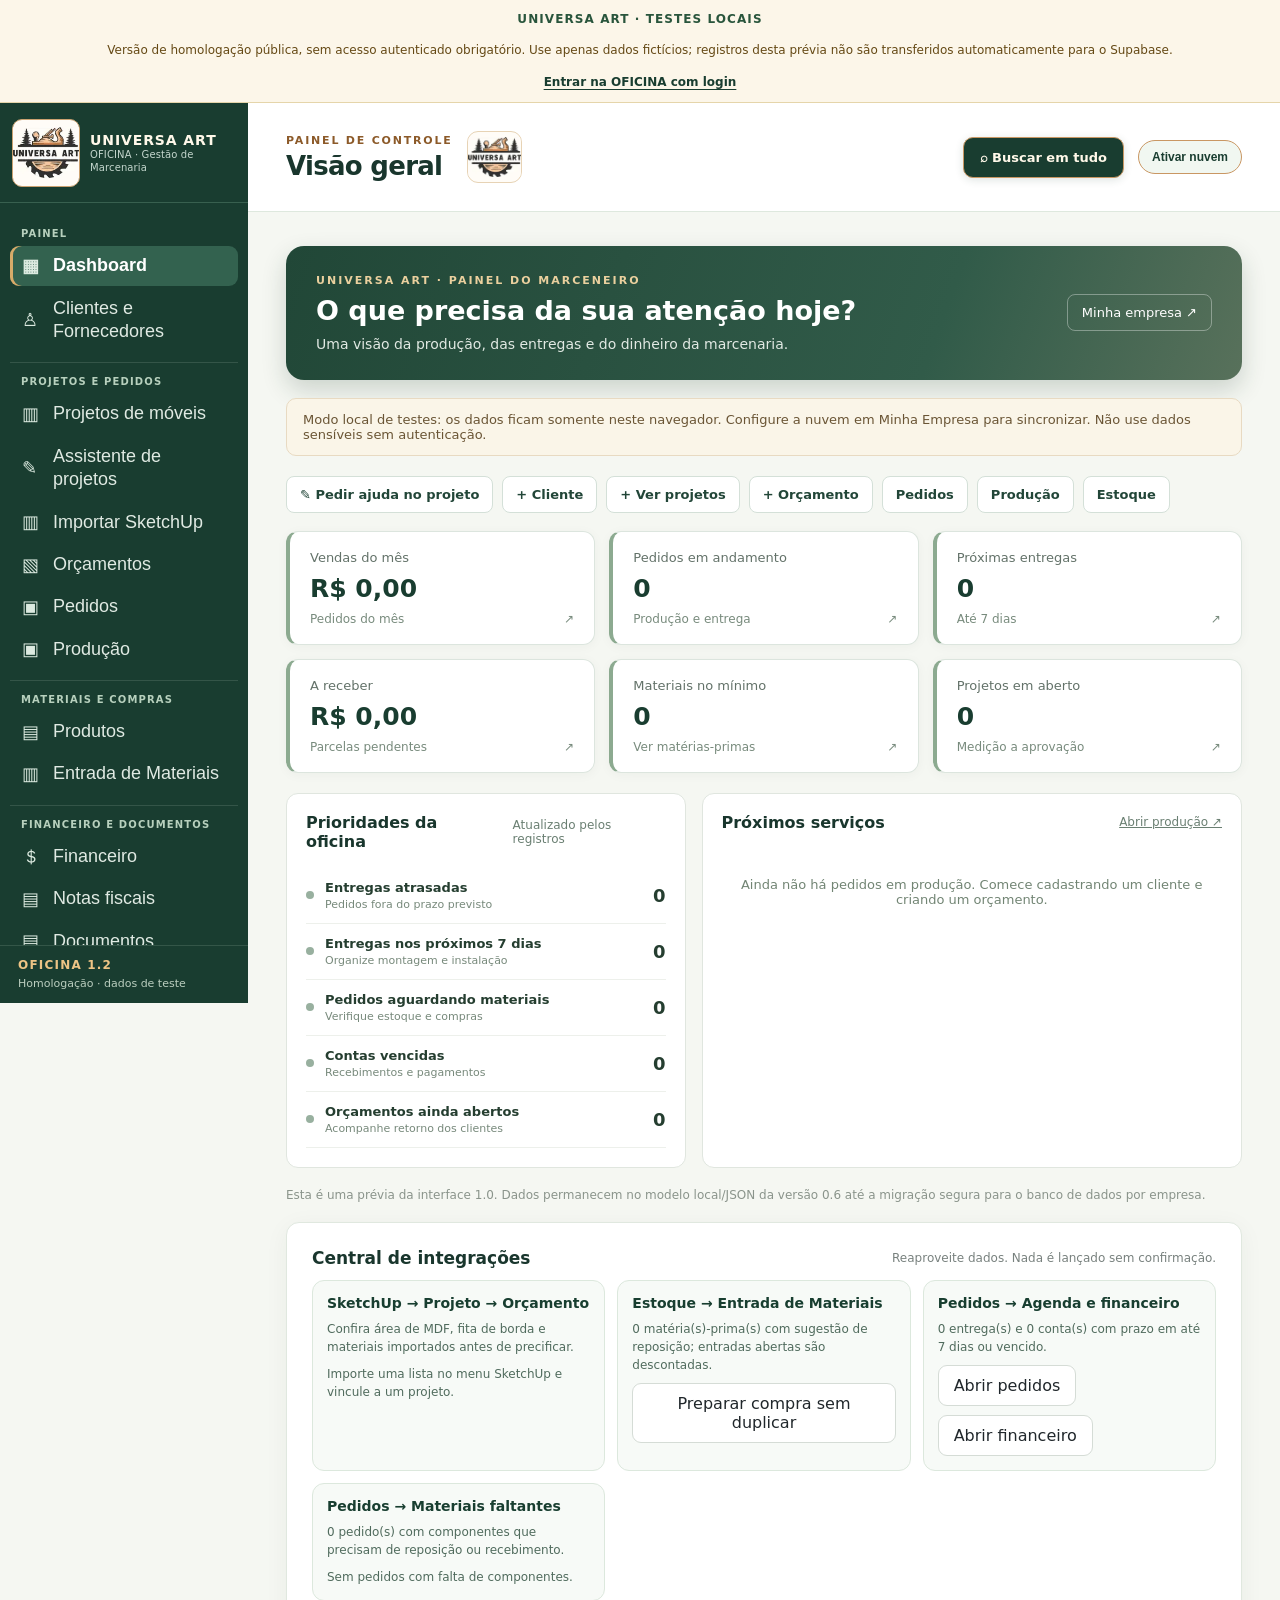
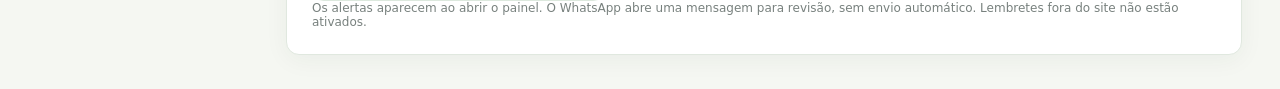
==== preview-v1/index.html @ 353bbc16 "Renovar cache do catálogo Léo no ambiente de testes" ====
<!doctype html>
<html lang="pt-BR">
<head>
 <meta charset="utf-8">
 <meta name="viewport" content="width=device-width,initial-scale=1">
 <meta name="theme-color" content="#193d30">
 <meta name="description" content="Universa Art — Oficina, gestão inteligente de marcenaria">
 <title>Universa Art | Oficina 1.2 — Gestão de Marcenaria</title>
 <link rel="stylesheet" href="style.css?v=06-20261110">
 <link rel="stylesheet" href="style-v04.css?v=06-20261110">
 <link rel="stylesheet" href="theme-v05.css?v=06-20261110">
 <link rel="stylesheet" href="cloud-v06.css?v=06-20261110">
 <link rel="stylesheet" href="universalartes-v1.css?v=assistente-integrado-20261111">
 <link rel="stylesheet" href="sketchup-v1.css?v=vincular-mdf-20261111">
 <link rel="stylesheet" href="product-compact-v1.css?v=codigos-01-9999">
 <link rel="stylesheet" href="catalogo-produtos-1-0.css?v=materiais-mdf-18-25-20261111">
 <link rel="stylesheet" href="compact-entities-v1.css?v=1">
 <link rel="stylesheet" href="unified-contacts-v1.css?v=ux-20261111-v2">
 <link rel="stylesheet" href="launch-readiness-v1.css?v=1">
 <link rel="stylesheet" href="menu-organizado-1-0.css?v=ux-menu-20261111">
 <link rel="stylesheet" href="brand-and-tools-v1.css?v=1">
 <link rel="stylesheet" href="release-v1-2.css?v=1">
 <link rel="stylesheet" href="drive-fix-1-2.css?v=2">
 <link rel="stylesheet" href="project-sketchup-bridge.css?v=orcamentos-projetos-20261111">
 <link rel="stylesheet" href="order-editor.css?v=pedidos-abertos-20261112">
 <link rel="stylesheet" href="list-sort-v1.css?v=ordenar-listas-20261112">
 <link rel="stylesheet" href="project-modal-ux.css?v=20261111-edicao-organizada">
 <link rel="stylesheet" href="integracoes-produtividade-1-0.css?v=20261111-integracoes-v2">
 <link rel="stylesheet" href="relatorio-financeiro-v1.css?v=financeiro-analitico-20261112">
 <link rel="stylesheet" href="busca-geral-v1.css?v=marca-canto-direito-20261112">
 <link rel="stylesheet" href="leo-catalogo-v1.css?v=filtros-tecnicos-20261112">
</head>
<body>
 <div role="status" class="ua-release-alert"><strong>UNIVERSA ART · TESTES LOCAIS</strong> <span>Versão de homologação pública, sem acesso autenticado obrigatório. Use apenas dados fictícios; registros desta prévia não são transferidos automaticamente para o Supabase.</span> <a href="../oficina.html" style="font-weight:800;color:#193d30;text-decoration:underline">Entrar na OFICINA com login</a></div>
 <div class="shell">
  <aside class="sidebar">
   <div class="brand"><img class="ua-brand-logo" src="assets/universa-art-logo-novo.webp" alt="Logomarca Universa Art"><div><strong>UNIVERSA ART</strong><small>OFICINA · Gestão de Marcenaria</small></div></div>
   <nav id="nav" aria-label="Navegação principal"></nav>
   <div class="sidefoot"><strong>OFICINA 1.2</strong><small>Homologação · dados de teste</small></div>
  </aside>
  <div class="main-wrap">
   <header class="top"><button class="menu-toggle" id="menuToggle" aria-label="Abrir menu">☰</button><div><div class="eyebrow">PAINEL DE CONTROLE</div><h1 id="pageTitle">Visão geral</h1></div><img class="ua-header-logo" src="assets/universa-art-logo-novo.webp" alt="Universa Art" width="56" height="54"></header>
   <main id="content"></main>
  </div>
 </div>
 <script src="upgrade.js?v=relatorio-financeiro-20261112" defer></script>
 <script src="script.js?v=aviso-backup-login-corrigido-20261112" defer></script>
 <script src="features-v05.js?v=leomadeiras-materiais-projeto-20261112" defer></script>
 <script src="public-cloud-config.js?v=single-user-1" defer></script>
 <script src="cloud-preview.js?v=ux-20261111-v2" defer></script>
 <script src="universalartes-v1.js?v=leomadeiras-assistente-20261112" defer></script>
 <script src="sketchup-v1.js?v=avisos-csv-20261111" defer></script>
 <script src="sketchup-excel-v1.js?v=materiais-20261111" defer></script>
 <script src="compact-entities-v1.js?v=1" defer></script>
 <script src="unified-contacts-v1.js?v=ux-20261111-v2" defer></script>
 <script src="cep-autofill-v1.js?v=cep-auto-20261111" defer></script>
 <script src="launch-readiness-v1.js?v=backup-semanal-recente-20261112" defer></script>
 <script src="brand-actions-v1.js?v=1" defer></script>
 <script src="backup-oficina-v1.js?v=supabase-semanal-4-20261111" defer></script>
 <script src="release-v1-2.js?v=1" defer></script>
 <script src="project-sketchup-bridge.js?v=orcamentos-projetos-20261111" defer></script>
 <script src="integracoes-produtividade-1-0.js?v=20261111-integracoes-v3" defer></script>
 <script src="catalogo-produtos-1-0.js?v=leomadeiras-cadastro-20261112" defer></script>
 <script src="documentos-padrao-1-0.js?v=orcamentos-sem-assinatura-20261112" defer></script>
 <script src="contrato-universa-art-design-1-0.js?v=contrato-oficial-15-clausulas-20261111" defer></script>
 <script src="menu-organizado-1-0.js?v=cadastros-real-topo-20261111" defer></script>
 <script src="relatorio-financeiro-v1.js?v=financeiro-analitico-20261112" defer></script>
 <script src="busca-geral-v1.js?v=marca-canto-direito-20261112" defer></script>
 <script src="leo-catalogo-v1.js?v=links-individuais-desempenho-20261112" defer></script>
<script>window.addEventListener('DOMContentLoaded',()=>render(location.hash.slice(1)||'dashboard'));</script>
</body>
</html>
---- preview-v1/style.css ----
:root{font-family:Inter,system-ui,-apple-system,Segoe UI,sans-serif;color:#20272b;background:#f5f6f4}*{box-sizing:border-box}body{margin:0}.shell{display:flex;min-height:100vh}.sidebar{width:248px;background:#20272b;color:#e5e9e6;display:flex;flex-direction:column;position:sticky;top:0;height:100vh;flex-shrink:0}.brand{display:flex;align-items:center;gap:12px;padding:28px 22px;border-bottom:1px solid #384145}.brand-icon{display:grid;place-items:center;width:39px;height:39px;background:#e3a436;border-radius:10px;color:#20272b;font-size:27px}.brand strong{display:block;letter-spacing:2px;font-size:18px}.brand small{font-size:11px;color:#adb8b7}.sidebar nav{padding:24px 12px;display:grid;gap:5px}.nav-btn{border:0;background:transparent;color:#b9c3c2;text-align:left;padding:13px 15px;border-radius:9px;font-size:14px;cursor:pointer}.nav-btn:hover,.nav-btn.active{background:#354046;color:white}.nav-btn.active{border-left:3px solid #e3a436}.nav-btn span{display:inline-block;width:29px;font-size:18px}.sidefoot{margin-top:auto;padding:20px 24px;color:#83908f;font-size:12px}.main-wrap{min-width:0;flex:1}.top{display:flex;align-items:center;gap:18px;justify-content:space-between;padding:28px 38px;background:white;border-bottom:1px solid #e8ebe8}.top h1{font-size:26px;margin:4px 0 0;letter-spacing:-.7px}.eyebrow{font-size:11px;font-weight:800;color:#ac7a20;letter-spacing:1.8px}.avatar{background:#e9d6ac;border-radius:50%;width:42px;height:42px;display:grid;place-items:center;font-weight:800;color:#71521e}main{padding:34px 38px;max-width:1450px}.intro{display:flex;justify-content:space-between;align-items:center;gap:16px;margin-bottom:24px}.intro h2{font-size:22px;margin:0 0 5px}.muted{color:#78817e;font-size:14px;margin:0}.tag{border-radius:20px;background:#f9eed7;color:#90661d;padding:8px 12px;font-size:12px;font-weight:700}.cards{display:grid;grid-template-columns:repeat(4,minmax(0,1fr));gap:16px}.card,.panel{background:#fff;border:1px solid #e7ebe7;border-radius:13px;box-shadow:0 3px 16px #182c2410}.card{padding:22px}.card .label{color:#697572;font-size:13px}.card .value{font-size:27px;font-weight:800;margin-top:16px;letter-spacing:-.7px}.card .note{font-size:12px;color:#9aa39f;margin-top:9px}.grid{display:grid;grid-template-columns:1.3fr 1fr;gap:18px;margin-top:20px}.panel{padding:25px}.panel h3{margin:0 0 8px;font-size:17px}.placeholder{min-height:200px;display:flex;align-items:center;justify-content:center;flex-direction:column;color:#97a09c;gap:10px;text-align:center}.placeholder .big{font-size:34px;color:#d2d9d4}.empty{padding:20px;background:#fafbf9;border:1px dashed #d9dfd9;border-radius:10px;margin-top:18px;color:#6d7973}.menu-toggle{display:none;border:0;background:transparent;font-size:24px;cursor:pointer}.notice{padding:12px 15px;background:#fff7e6;color:#795a20;border:1px solid #f1dfb7;border-radius:9px;margin-top:18px;font-size:13px}.actions{display:flex;gap:9px;flex-wrap:wrap}.btn{border:1px solid #d5dcd6;border-radius:9px;background:white;color:#20272b;padding:10px 15px;font:inherit;cursor:pointer}.btn.primary{background:#20272b;color:white;border-color:#20272b}.btn.danger{color:#9a352b}.toolbar{display:flex;justify-content:space-between;gap:12px;flex-wrap:wrap;margin-bottom:16px}.search{border:1px solid #d5dcd6;border-radius:9px;padding:11px 13px;min-width:230px;max-width:100%;font:inherit}.table-wrap{overflow:auto}table{width:100%;border-collapse:collapse}th,td{text-align:left;padding:13px 9px;border-bottom:1px solid #e9ece8;font-size:14px}th{color:#697572;font-size:12px}td .btn{padding:6px 9px;font-size:12px}.form-grid{display:grid;grid-template-columns:1fr 1fr;gap:13px}.form-grid label{font-size:13px;font-weight:600}.form-grid input,.form-grid select,.form-grid textarea{display:block;width:100%;margin-top:5px;padding:11px;border:1px solid #cdd6d0;border-radius:8px;font:inherit}.full{grid-column:1/-1}dialog{border:0;border-radius:14px;width:min(650px,94vw);padding:24px;box-shadow:0 20px 70px #0004}dialog::backdrop{background:#1119}dialog h2{margin-top:0}.dialog-actions{display:flex;justify-content:flex-end;gap:9px;margin-top:20px}.status{font-size:13px;color:#697572;margin-top:12px}@media(max-width:1050px){.cards{grid-template-columns:repeat(2,minmax(0,1fr))}}@media(max-width:760px){.sidebar{position:fixed;z-index:10;transform:translateX(-100%);transition:transform .2s}.sidebar.open{transform:translateX(0)}.menu-toggle{display:block}.top{padding:20px}.top h1{font-size:21px}main{padding:20px}.cards{grid-template-columns:1fr 1fr;gap:10px}.card{padding:16px}.card .value{font-size:21px}.grid{grid-template-columns:1fr}.intro{align-items:flex-start;flex-direction:column}.form-grid{grid-template-columns:1fr}}@media(max-width:390px){.cards{grid-template-columns:1fr}}
/* Oficina 0.3 */
button:focus-visible,input:focus-visible,textarea:focus-visible,select:focus-visible{outline:3px solid #f2bc55;outline-offset:2px}
button:disabled{opacity:.48;cursor:not-allowed}
.toolbar .btn{white-space:nowrap}.toolbar .actions{align-items:center}
.panel+.panel{margin-top:18px}.panel-head{display:flex;align-items:center;justify-content:space-between;gap:12px;flex-wrap:wrap;margin-bottom:16px}
.panel-head h3{margin:0}.gap-top{margin-top:18px}.muted.small,.small{font-size:12px}.mono{font-variant-numeric:tabular-nums}
.pill{display:inline-block;padding:5px 9px;border-radius:16px;background:#eef1ed;color:#52635c;font-weight:700;font-size:11px;white-space:nowrap}
.pill.success{background:#e4f5ea;color:#267249}.pill.warn{background:#fff0cf;color:#956019}.pill.danger{background:#fce7e5;color:#9f302d}
.btn.accent{background:#e3a436;border-color:#e3a436;color:#20272b;font-weight:700}.btn.small{padding:6px 9px;font-size:12px}.btn:active{transform:translateY(1px)}
.form-note{padding:12px;border:1px solid #eee0bd;background:#fff9e9;color:#775a28;border-radius:9px;font-size:13px;line-height:1.5}
.form-grid label{display:block}.form-grid input,.form-grid textarea,.form-grid select{background:#fff;color:#20272b}
.inline-note{font-size:12px;color:#7f8984;margin:10px 0}.item-row,.bom-row{display:grid;grid-template-columns:minmax(130px,1.5fr) minmax(120px,1.5fr) 85px 110px auto;align-items:end;gap:9px;padding:10px 0;border-bottom:1px solid #edf0ee}
.bom-row{grid-template-columns:minmax(180px,1fr) 105px auto}.item-row label,.bom-row label{font-size:12px;min-width:0}
.item-row input,.item-row select,.bom-row input,.bom-row select{width:100%;padding:9px;border:1px solid #cbd5ce;border-radius:8px;font:inherit}
.item-row .btn,.bom-row .btn{padding:9px;margin-bottom:0}
.kpi-mini{display:flex;gap:12px;flex-wrap:wrap;margin:12px 0;color:#6c7671;font-size:13px}
.kpi-mini strong{color:#20272b}.table-wrap{width:100%}td{vertical-align:middle}.form-section{margin:20px 0 8px;font-size:15px;font-weight:800;color:#303a37}
.empty.compact{margin-top:8px}.print-view{display:none}
.btn.danger:hover{background:#fff1ef}.alert-bar{padding:13px 16px;background:#fff8e7;border:1px solid #f1dcb0;border-radius:10px;color:#78571f;font-size:13px;margin-bottom:20px}
.settings-grid{display:grid;grid-template-columns:1fr 1fr;gap:18px}.summary-list{display:grid;gap:12px}.summary-row{display:flex;justify-content:space-between;gap:14px;border-bottom:1px solid #eef0ed;padding-bottom:9px;font-size:14px}.summary-row strong{text-align:right}
.row-actions{display:flex;flex-wrap:wrap;gap:6px}.table-wrap td:nth-last-child(1){min-width:145px}
dialog{max-height:92vh;overflow:auto}dialog.large{width:min(980px,96vw)}dialog.medium{width:min(740px,95vw)}
.footer-note{margin-top:24px;font-size:12px;color:#7c8782}
@media(max-width:900px){.item-row{grid-template-columns:1fr 1fr}.item-row .btn{align-self:end}.settings-grid{grid-template-columns:1fr}}
@media(max-width:760px){.item-row,.bom-row{grid-template-columns:1fr 1fr}.toolbar{flex-direction:column;align-items:stretch}.toolbar .actions{justify-content:flex-start}.search{width:100%;max-width:unset}dialog{padding:18px}.top{position:sticky;top:0;z-index:8}.panel{padding:18px}}
@media print{.sidebar,.top,.toolbar,.no-print{display:none!important}.main-wrap{width:100%}main{padding:0!important}.panel{box-shadow:none;border:0}.print-view{display:block}}
---- preview-v1/style-v04.css ----
/* OFICINA 0.4 — fornecedores, compras, produção e relatórios */
.quick-actions{display:flex;flex-wrap:wrap;gap:9px;margin:0 0 19px}
.quick-actions .btn{font-size:13px;padding:9px 13px}
.cards.cards-three{grid-template-columns:repeat(3,minmax(0,1fr))}
.cards.cards-six{grid-template-columns:repeat(3,minmax(0,1fr))}
.cards-six .card .value{font-size:23px}
.chart-legend{display:flex;gap:18px;font-size:12px;color:#59645e;margin:15px 0}
.chart-legend span{display:flex;align-items:center;gap:7px}
.dot{width:10px;height:10px;border-radius:3px;display:inline-block}
.dot.received,.bar.received{background:#e3a436}
.dot.paid,.bar.paid{background:#49786b}
.chart-bars{height:210px;display:grid;grid-template-columns:repeat(6,minmax(0,1fr));align-items:end;gap:16px;padding:8px 8px 0}
.chart-col{height:100%;display:flex;flex-direction:column;justify-content:flex-end;align-items:center;gap:9px;min-width:0;font-size:12px;color:#697572}
.chart-pair{width:100%;height:170px;display:flex;align-items:flex-end;gap:4px;justify-content:center;border-bottom:1px solid #e7ebe7}
.bar{width:31%;max-width:26px;min-height:0;border-radius:5px 5px 0 0;transition:height .2s}
.danger-text{color:#b63a2e}
.purchase-row{display:grid;grid-template-columns:minmax(170px,2fr) 120px 145px auto;gap:10px;align-items:end;padding:10px 0;border-bottom:1px solid #e9ece8}
.purchase-row label{font-size:12px;font-weight:600}
.purchase-row select,.purchase-row input{display:block;width:100%;margin-top:5px;padding:10px;border:1px solid #cdd6d0;border-radius:8px;font:inherit}
.purchase-total{display:flex;justify-content:flex-end;align-items:center;gap:12px;font-size:15px;padding:18px 0}
.purchase-total strong{font-size:22px}
.period-filter{display:flex;gap:14px;flex-wrap:wrap}
.period-filter label{display:flex;align-items:center;gap:8px;font-size:12px;color:#66716c}
.period-filter input{padding:10px;border:1px solid #cdd6d0;border-radius:9px;font:inherit}
@media(max-width:1050px){.cards.cards-six{grid-template-columns:repeat(2,minmax(0,1fr))}}
@media(max-width:760px){.cards.cards-three{grid-template-columns:1fr 1fr}.purchase-row{grid-template-columns:1fr 1fr}.purchase-row label:first-child{grid-column:1/-1}.purchase-row .btn{justify-self:start}.chart-bars{gap:6px}.period-filter{width:100%}}
@media(max-width:430px){.cards.cards-six,.cards.cards-three{grid-template-columns:1fr}.quick-actions .btn{flex:1}.chart-pair{gap:2px}.chart-bars{padding:0;gap:3px}}
---- preview-v1/theme-v05.css ----
/* OFICINA v0.5 — paleta verde, branco e madeira. Compatível com o CSS anterior. */
:root {color:#18332a;background:#f5f7f2}
body{color:#19362d;background:#f5f7f2}
.sidebar{background:#193d30;color:#f3f7f2}
.brand{border-bottom-color:#38604f}
.brand-icon{background:#c79761;color:#183a2e}
.brand small{color:#c5d7ce}
.nav-btn{color:#d3e2d9}
.nav-btn:hover,.nav-btn.active{background:#315847;color:#fff}
.nav-btn.active{border-left-color:#cb995b}
.sidefoot{color:#a5bdaf}
.top{border-bottom-color:#dee8de}
.top .eyebrow{color:#8c5a29}
.top .avatar{background:#e5d1b1;color:#674524}
.card,.panel{border-color:#e0e8df;box-shadow:0 5px 24px #1736260d}
.btn.primary{background:#1e5944;border-color:#1e5944;color:#fff}
.btn.primary:hover{background:#154634}
.btn.accent{background:#d6a46b;border-color:#d6a46b;color:#233c31}
.tag{background:#f4e7d1;color:#83592b}
.dot.received,.bar.received{background:#257754}
.dot.paid,.bar.paid{background:#c89962}
button:focus-visible,input:focus-visible,textarea:focus-visible,select:focus-visible{outline-color:#53a881}
.notice,.alert-bar{background:#faf5e8;border-color:#e8dac2;color:#6a5535}
.v5-project-grid{display:grid;grid-template-columns:repeat(auto-fill,minmax(260px,1fr));gap:16px}
.v5-project-card{border:1px solid #dfe7df;background:#fff;border-radius:14px;overflow:hidden;display:flex;flex-direction:column;min-width:0;box-shadow:0 4px 15px #12391b0a}
.v5-project-photo,.v5-project-placeholder{width:100%;height:150px;object-fit:cover;background:#eef4ee}
.v5-project-placeholder{display:grid;place-items:center;color:#b1bdb4;font-size:46px}
.v5-project-details{padding:17px;display:grid;gap:10px}
.v5-between{display:flex;justify-content:space-between;gap:10px;align-items:center}
.v5-between strong{min-width:0;overflow-wrap:anywhere}
.v5-measures{font-size:14px;font-weight:750;color:#2a5945}
.v5-kanban{display:grid;grid-template-columns:repeat(7,minmax(190px,1fr));gap:12px;overflow:auto;padding-bottom:12px}
.v5-kanban-column{background:#eff3ed;border:1px solid #dfe8df;border-radius:12px;padding:12px;min-height:260px}
.v5-kanban-column h3{font-size:13px;color:#2a5440;margin:0 0 14px;display:flex;justify-content:space-between}
.v5-kanban-item{background:#fff;border:1px solid #e2e9e1;border-radius:8px;padding:12px;margin-bottom:10px;overflow-wrap:anywhere;display:grid;gap:8px}
.v5-checklist{display:grid;gap:8px}
.v5-check{display:flex;gap:12px;align-items:center;padding:12px;background:#f6faf5;border:1px solid #e4ece4;border-radius:9px;cursor:pointer}
.v5-check input{width:18px;height:18px;accent-color:#267754}
.v5-split{display:grid;grid-template-columns:repeat(2,minmax(0,1fr));gap:18px}
.v5-label{display:block;font-weight:600;margin-top:18px;font-size:14px}
.v5-label input{width:100%;margin-top:7px;display:block;padding:12px;border:1px solid #cbdacd;border-radius:8px;font:inherit}
.v5-convert-output{display:block;margin-top:22px;font-size:28px;font-weight:800;color:#1e5944;overflow-wrap:anywhere}
.v5-summary{display:flex;gap:25px;flex-wrap:wrap;font-size:14px;color:#51675a}
.v5-summary strong{color:#1e5944}
@media(max-width:820px){.v5-split{grid-template-columns:1fr}.v5-project-grid{grid-template-columns:repeat(auto-fill,minmax(230px,1fr))}}
---- preview-v1/cloud-v06.css ----
/* OFICINA v0.6: configuração opcional do Supabase */
.cloud-pill{border:1px solid #bdd4c9;background:#e9f5ed;color:#194f37;border-radius:20px;font-size:12px;font-weight:700;padding:9px 13px;cursor:pointer;margin-left:auto}
.cloud-pill.cloud-warn{background:#fff0cf;color:#82510e;border-color:#f4cd80}
.cloud-panel h3{font-size:20px;margin:0 0 8px}.cloud-panel h4{margin:0 0 12px;font-size:15px}
.cloud-panel .cloud-state{background:#e7f4eb;border:1px solid #c5dfcb;border-radius:10px;padding:12px;margin:16px 0}
.cloud-panel .cloud-two{display:grid;grid-template-columns:1fr 1fr;gap:20px}.cloud-panel .cloud-two>div{border:1px solid #d9e4dd;border-radius:10px;padding:16px;min-width:0}
.cloud-panel input{width:100%;max-width:100%;padding:11px;margin-top:5px;border:1px solid #b9c8bf;border-radius:8px;background:white;color:#20272b;font:inherit}
.cloud-panel label{display:block;font-size:13px;margin:0 0 14px;font-weight:600}
.cloud-panel .cloud-actions{border-top:1px solid #dce6df;margin-top:20px;padding-top:20px}.cloud-panel .actions{display:flex;flex-wrap:wrap;gap:8px}
.cloud-panel .cloud-help{color:#586d60;font-size:12px;line-height:1.5;margin-top:12px}
@media(max-width:850px){.cloud-panel .cloud-two{grid-template-columns:1fr}.cloud-pill{font-size:10px;padding:7px}.top{gap:7px}}
/* Menus maiores precisam rolar sem esconder Minha Empresa. */
.sidebar nav{flex:1;min-height:0;overflow-y:auto;overflow-x:hidden;align-content:start;scrollbar-width:thin}
.sidebar .sidefoot{margin-top:0;flex-shrink:0}
---- preview-v1/universalartes-v1.css ----
/* UNIVERSALARTES 1.0 — identidade e painel prévio, sem alterar os módulos existentes */
:root {--ua-forest:#214737;--ua-wood:#b68d56;--ua-cream:#f6f3ed;}
.brand strong{font-size:16px;letter-spacing:1.15px;}
.brand small{letter-spacing:.12px;}
.ua-welcome{border-radius:18px;padding:28px 30px;background:linear-gradient(110deg,#214737 0%,#315b49 68%,#58715b 100%);color:#fff;display:flex;gap:20px;justify-content:space-between;align-items:center;margin-bottom:18px;box-shadow:0 10px 25px #183a2930}
.ua-eyebrow{font-size:11px;letter-spacing:2px;font-weight:800;color:#ead09e}
.ua-welcome h2{font-size:27px;line-height:1.2;margin:8px 0 8px}
.ua-welcome p{margin:0;color:#e1e9e3;font-size:14px}
.ua-help-link{color:#fff;white-space:nowrap;text-decoration:none;border:1px solid #ffffff59;padding:10px 14px;border-radius:8px;font-size:13px}
.ua-shortcuts{display:flex;flex-wrap:wrap;gap:9px;margin:18px 0}
.ua-shortcuts a{display:inline-flex;text-decoration:none;border:1px solid #d4e0d8;color:#224638;background:white;border-radius:8px;padding:10px 13px;font-size:13px;font-weight:700}
.ua-shortcuts a:hover{background:#e7f0e8}
.ua-metrics{display:grid;grid-template-columns:repeat(3,minmax(0,1fr));gap:14px;margin:15px 0 20px}
.ua-card{padding:18px 20px;border:1px solid #dce5de;border-left:4px solid #8caa90;border-radius:12px;text-decoration:none;color:#1c342a;background:#fff;min-width:0;box-shadow:0 2px 12px #12361e0a}
.ua-card.ua-attention{border-left-color:#d5a14d}
.ua-card-title{font-size:13px;color:#637269}
.ua-card-value{font-size:25px;font-weight:800;margin:9px 0;color:#193d30;overflow-wrap:anywhere}
.ua-card-detail{display:flex;justify-content:space-between;gap:7px;font-size:12px;color:#788b7d}
.ua-columns{display:grid;grid-template-columns:minmax(290px,.85fr) minmax(0,1.15fr);gap:16px}
.ua-section{border-radius:12px;background:white;border:1px solid #e0e6df;padding:19px}
.ua-section-head{display:flex;align-items:center;justify-content:space-between;gap:12px;margin-bottom:17px}
.ua-section-head h3{margin:0;font-size:16px}
.ua-section-head span,.ua-section-head a{font-size:12px;color:#6a7f72}
.ua-priority{display:flex;align-items:center;gap:11px;text-decoration:none;border-bottom:1px solid #edf0eb;padding:12px 0;color:#253e30}
.ua-priority-dot{width:8px;height:8px;border-radius:50%;background:#98b09f;flex-shrink:0}
.ua-priority.danger .ua-priority-dot{background:#cd6657}
.ua-priority.attention .ua-priority-dot{background:#d5a14d}
.ua-priority span:nth-child(2){display:flex;flex-direction:column;gap:3px;flex:1}
.ua-priority strong{font-size:13px}
.ua-priority small{color:#77897b;font-size:11px}
.ua-priority b{font-size:18px}
.ua-table-wrap{overflow:auto}
.ua-table{width:100%;border-collapse:collapse;font-size:12px}
.ua-table th{text-align:left;color:#6a7c70;white-space:nowrap;font-size:11px}
.ua-table th,.ua-table td{padding:11px 9px;border-bottom:1px solid #ecf0ec}
.ua-table td strong{display:block}
.ua-table td small{display:block;color:#879588;margin-top:3px}
.ua-no-data{padding:28px 12px;text-align:center;color:#728574;font-size:13px}
.ua-footnote{color:#8a948b;font-size:12px;margin:20px 0}
@media(max-width:1050px){.ua-metrics{grid-template-columns:repeat(2,minmax(0,1fr))}.ua-columns{grid-template-columns:1fr}}
@media(max-width:580px){.ua-welcome{padding:20px;display:block}.ua-welcome h2{font-size:21px}.ua-help-link{display:inline-block;margin-top:15px}.ua-metrics{gap:9px}.ua-card{padding:13px 12px}.ua-card-value{font-size:19px}.ua-metrics{grid-template-columns:repeat(2,minmax(0,1fr))}}


/* Formulário do assistente da marcenaria */
.ua-assistant-grid{display:grid;grid-template-columns:minmax(0,1fr) minmax(0,1fr);gap:18px;align-items:start}
.ua-assistant-grid h3{margin:0 0 8px}
.ua-form{display:flex;flex-direction:column;gap:13px;margin-top:20px}
.ua-form label{display:flex;flex-direction:column;gap:5px;font-size:13px;color:#3a5344;font-weight:650}
.ua-form input,.ua-form select,.ua-form textarea,.ua-generated{width:100%;border:1px solid #cbd9ce;border-radius:8px;padding:11px 12px;font-family:inherit;font-weight:400;color:#213c2f;background:#fff;font-size:14px;outline-offset:2px;box-sizing:border-box}
.ua-form-3{display:grid;grid-template-columns:repeat(3,minmax(0,1fr));gap:10px}
.ua-generated{min-height:320px;resize:vertical;line-height:1.5;margin-top:16px;background:#f9fbf8}
.ua-assistant-grid .btn{cursor:pointer}
.ua-assistant-grid .btn:disabled{opacity:.55;cursor:not-allowed}
.ua-assistant-grid .actions{display:flex;flex-wrap:wrap;gap:8px}
#uaAssistantStatus{min-height:32px;margin:12px 0}
@media(max-width:950px){.ua-assistant-grid{grid-template-columns:1fr}}
@media(max-width:480px){.ua-form-3{grid-template-columns:1fr}}


/* SketchUp -> pré-orçamento (protótipo local da Universalartes) */
.ua-sketch-input{display:grid;grid-template-columns:repeat(3,minmax(0,1fr));gap:12px;margin:16px 0}
.ua-sketch-input label{display:flex;flex-direction:column;font-weight:650;font-size:13px;gap:6px;color:#365340}
.ua-sketch-input input,.ua-sketch-input select{border:1px solid #cbd9ce;border-radius:8px;background:white;color:#214435;padding:10px 12px;font:inherit;min-width:0;width:100%}
.ua-sketch-result{margin:18px 0;min-height:45px;font-size:13px}
.ua-sketch-metrics{display:grid;grid-template-columns:repeat(4,minmax(0,1fr));gap:9px;margin-bottom:16px}
.ua-sketch-metrics>div{background:#f2f7f2;border-radius:9px;padding:12px}
.ua-sketch-metrics small{display:block;font-size:11px;color:#637a69;margin-bottom:8px}
.ua-sketch-metrics strong{font-size:17px;color:#214737}
.ua-sketch-cost{display:flex;flex-wrap:wrap;align-items:center;gap:14px;justify-content:space-between;margin:20px 0;padding:13px;border-top:1px solid #dbe6dc}
.ua-sketch-cost strong{font-size:18px;color:#214737}
@media(max-width:750px){.ua-sketch-input{grid-template-columns:1fr}.ua-sketch-metrics{grid-template-columns:repeat(2,minmax(0,1fr))}}

/* OFICINA 1.0 — assistente integrado: medidas e atalhos de projeto. */
.ua-quick-metric{border:1px solid #d5e5d7;background:#f5faf4;border-radius:10px;padding:12px;margin:4px 0}
.ua-quick-metric legend{font-size:12px;font-weight:700;color:#315b42;padding:0 6px}
.ua-quick-metric .btn{margin-top:8px;min-height:38px}
.ua-quick-metric output{display:inline-block;font-size:12px;font-weight:650;margin-left:7px;color:#345944}
.ua-assistant-actions{display:flex;gap:9px;flex-wrap:wrap;margin-top:5px}
.ua-assistant-actions .btn{flex:1;min-width:170px;min-height:44px}
.ua-assistant-links{display:flex;flex-wrap:wrap;gap:7px;margin:12px 0}
.ua-assistant-links a{display:inline-flex;align-items:center;padding:9px 10px;border:1px solid #d9e5d9;background:#f7faf6;color:#23553b;border-radius:8px;text-decoration:none;font-size:12px;font-weight:650}
.ua-assistant-links a:hover{background:#e8f3e7}
.ua-cep-status{display:block;margin-top:5px;font-size:11px;color:#287248;line-height:1.35}
.ua-cep-status.ua-cep-error{color:#9d4b2e}
@media(max-width:550px){.ua-quick-metric .ua-form-3{grid-template-columns:1fr}.ua-assistant-actions .btn{width:100%}.ua-quick-metric output{display:block;margin:8px 0 0}}
---- preview-v1/sketchup-v1.css ----
/* UNIVERSALARTES 1.0 — estimador de materiais do SketchUp / OpenCutList */
.ua-skp-upload{display:flex;flex-direction:column;gap:9px;margin:18px 0;font-weight:750;color:#234936;font-size:14px}
.ua-skp-upload input{display:block;max-width:100%;font-size:13px;padding:12px;border:1px dashed #91aa97;border-radius:10px;background:#f8faf8}
.ua-skp-file{padding:8px 12px;background:#edf6ed;border-radius:7px;color:#235438;margin:12px 0}
.ua-mapping{display:grid;grid-template-columns:repeat(2,minmax(0,1fr));gap:12px;margin:18px 0}
.ua-mapping label,.ua-skp-settings label,.ua-skp-general-label{display:flex;flex-direction:column;gap:6px;font-size:13px;color:#354f40;font-weight:650}
.ua-mapping select,.ua-skp-settings input,.ua-skp-general-label input{width:100%;background:white;color:#234;min-height:40px;border:1px solid #cddbd1;border-radius:7px;padding:8px;font:inherit;box-sizing:border-box}
.ua-skp-general-label{max-width:300px;margin:18px 0}
.ua-skp-material{padding:17px;margin:13px 0;border:1px solid #dce7dd;border-left:4px solid #789c80;background:#fbfdfa;border-radius:10px}
.ua-skp-material h4{margin:0 0 6px;color:#204631}
.ua-skp-material h4 span{font-weight:500;color:#778979}
.ua-skp-settings{display:grid;grid-template-columns:repeat(3,minmax(0,1fr));gap:12px;margin:15px 0}
.ua-skp-extras{border-top:1px solid #e2eae3;padding-top:22px;margin-top:23px}
.ua-skp-note,.ua-skp-footnote{font-size:12px;color:#627668;line-height:1.55}
.ua-skp-totals{display:grid;grid-template-columns:repeat(4,minmax(0,1fr));gap:10px;margin:20px 0 15px}
.ua-skp-totals div{border:1px solid #d8e8dc;background:#f2f8f2;padding:13px;border-radius:9px;display:flex;flex-direction:column;gap:8px}
.ua-skp-totals span{font-size:12px;color:#597363}
.ua-skp-totals strong{color:#1c4a35;font-size:17px;overflow-wrap:anywhere}
.ua-skp-warnings{border:1px solid #e3c9a0;background:#fff7e8;color:#805a18;border-radius:9px;margin:12px 0;padding:12px;font-size:13px}
.ua-skp-warnings p{margin:4px 0}
.ua-skp-alert{color:#a0442c}
.ua-skp-material .muted{line-height:1.6}
@media(max-width:1000px){.ua-skp-totals{grid-template-columns:repeat(2,minmax(0,1fr))}}
@media(max-width:690px){.ua-mapping,.ua-skp-settings{grid-template-columns:1fr}.ua-skp-totals{grid-template-columns:repeat(2,minmax(0,1fr))}.ua-skp-upload input{width:100%}}

/* Integração da lista de peças com a matéria-prima cadastrada na OFICINA */
.ua-skp-material-link{padding:13px 14px;background:#f0f6f0;border:1px solid #cfdfd1;border-radius:9px;margin:11px 0}
.ua-skp-material-link>strong{display:block;color:#25523b;font-size:13px;margin-bottom:5px}
.ua-skp-material-link p{margin:5px 0 10px}
.ua-skp-material-link-fields{display:grid;grid-template-columns:1fr 1fr;gap:12px}
.ua-skp-material-link-fields label{display:flex;flex-direction:column;gap:6px;font-size:12px;font-weight:700;color:#385645}
.ua-skp-material-link-fields input,.ua-skp-material-link-fields select{width:100%;min-width:0;min-height:41px;padding:8px 10px;border:1px solid #c2d5c8;border-radius:8px;background:#fff;color:#1d4230;font:inherit}
.ua-skp-material-link .actions{display:flex;gap:9px;flex-wrap:wrap;margin-top:10px}
.ua-skp-material-link .actions .btn{min-height:39px}
@media(max-width:690px){.ua-skp-material-link-fields{grid-template-columns:1fr}.ua-skp-material-link{padding:11px}}
---- preview-v1/product-compact-v1.css ----
/* UNIVERSALARTES v1 — formulário compacto de produtos (referência visual aprovada) */
dialog.ua-product-dialog{
 width:min(850px,calc(100vw - 28px));max-height:min(92dvh,860px);
 border:0;border-radius:15px;padding:0;overflow:auto;position:fixed;
 background:#f9faf7;box-shadow:0 24px 80px rgba(20,37,29,.33);
}
dialog.ua-product-dialog form{margin:0;display:block;}
dialog.ua-product-dialog h2{
 margin:0;padding:24px 56px 20px 26px;background:#fff;
 border-bottom:1px solid #edf0ea;color:#203a2d;
 font-size:21px;font-weight:750;line-height:1.3;position:sticky;top:0;z-index:2;
}
dialog.ua-product-dialog .ua-product-eyebrow{
 display:block;font-size:10px;letter-spacing:1.6px;
 font-weight:800;color:#83978a;margin-bottom:8px;
}
dialog.ua-product-dialog .ua-product-close{
 position:absolute;top:16px;right:18px;z-index:5;
 background:transparent;border:0;color:#294737;font-size:28px;
 width:36px;height:36px;cursor:pointer;border-radius:9px;
}
dialog.ua-product-dialog .ua-product-grid{
 display:grid;grid-template-columns:repeat(2,minmax(0,1fr));
 gap:14px 19px;padding:23px 26px 24px;
}
dialog.ua-product-dialog .ua-product-grid label{
 display:flex;flex-direction:column;gap:6px;min-width:0;
 font-size:12px;font-weight:650;color:#617465;
}
dialog.ua-product-dialog .ua-product-grid input,
dialog.ua-product-dialog .ua-product-grid select,
dialog.ua-product-dialog .ua-product-grid textarea{
 display:block;width:100%;margin:0;padding:10px 12px;min-height:42px;
 border:1px solid #d6dfd5;border-radius:8px;background:#fff;
 font:inherit;font-size:14px;color:#243b31;box-sizing:border-box;
}
dialog.ua-product-dialog .ua-product-grid textarea{resize:vertical;min-height:74px;}
dialog.ua-product-dialog .ua-product-grid .ua-product-wide{grid-column:1/-1;}
dialog.ua-product-dialog [hidden]{display:none!important;}
dialog.ua-product-dialog .ua-product-finished{padding:0 26px 24px;}
dialog.ua-product-dialog .ua-product-finished h3{margin:0 0 4px;font-size:16px;}
dialog.ua-product-dialog .ua-product-finished .muted{margin-bottom:13px;}
dialog.ua-product-dialog .bom-row.ua-product-component{
 display:grid;grid-template-columns:minmax(0,2fr) minmax(110px,1fr) auto;
 align-items:end;gap:10px;padding:10px 0;border-bottom:1px solid #e2eae2;
}
dialog.ua-product-dialog .bom-row.ua-product-component label{min-width:0;font-size:12px;color:#617465}
dialog.ua-product-dialog .bom-row.ua-product-component input,
dialog.ua-product-dialog .bom-row.ua-product-component select{min-height:39px;width:100%;font:inherit;padding:8px;border:1px solid #d6dfd5;border-radius:8px;}
dialog.ua-product-dialog .dialog-actions{
 display:flex;position:sticky;bottom:0;z-index:2;background:#fff;
 border-top:1px solid #dce5db;justify-content:flex-end;
 margin:0;padding:15px 25px;gap:10px;box-shadow:0 -6px 15px #1c3b2910;
}
dialog.ua-product-dialog .dialog-actions .btn{padding:10px 18px;font-weight:650;}
dialog.ua-product-dialog .dialog-actions .btn.primary{background:#28553c;border-color:#28553c;}
dialog.ua-product-dialog input:focus-visible,
dialog.ua-product-dialog select:focus-visible,
dialog.ua-product-dialog textarea:focus-visible{outline:2px solid #77a888;outline-offset:1px;}
@media(max-width:650px){
 dialog.ua-product-dialog{width:calc(100vw - 16px);max-height:95dvh;}
 dialog.ua-product-dialog .ua-product-grid{grid-template-columns:minmax(0,1fr);gap:12px;padding:18px 18px 22px;}
 dialog.ua-product-dialog h2{padding:20px 49px 17px 18px;font-size:19px;}
 dialog.ua-product-dialog .ua-product-finished{padding:0 18px 18px;}
 dialog.ua-product-dialog .dialog-actions{padding:13px 16px;}
 dialog.ua-product-dialog .bom-row.ua-product-component{grid-template-columns:1fr 1fr;}
 dialog.ua-product-dialog .bom-row.ua-product-component button{grid-column:1/-1;}
}
/* Cadastro exclusivo de matéria-prima: código sequencial protegido e tela compacta. */
.ua-code-helper{font-size:12px;color:#526e5b;margin:9px 0 14px;line-height:1.5}
.ua-code-helper strong{color:#234e37;background:#eef5ee;padding:4px 10px;border-radius:7px;letter-spacing:.05em;font-variant-numeric:tabular-nums}
.ua-legacy-hint{margin:14px 0 0;padding:9px 13px;color:#7b6033;background:#fff6e7;border:1px solid #eedbbd;border-radius:9px;font-size:12px}
dialog.ua-product-dialog .ua-product-grid{gap:12px 16px;padding:18px 25px}
dialog.ua-product-dialog .ua-product-grid input[readonly]{background:#eef5ee;border-color:#bed5c2;color:#28553c;font-weight:800;letter-spacing:1px;cursor:not-allowed}
dialog.ua-product-dialog .ua-product-grid label:first-child{max-width:250px}
dialog.ua-product-dialog .ua-product-grid textarea{min-height:65px}
dialog.ua-product-dialog .ua-product-close:focus-visible{outline:2px solid #47765a}
@media(max-width:650px){dialog.ua-product-dialog .ua-product-grid{padding:14px 17px;gap:10px}dialog.ua-product-dialog .ua-product-grid label:first-child{max-width:none}}

/* Oficina 1.2: atalhos de estoque legíveis e acessíveis no celular. */
.ua-materials-toolbar .actions{display:flex;flex-wrap:wrap;align-items:center;gap:8px}
.ua-materials-toolbar .actions .btn{min-height:40px;white-space:normal}
.ua-code-tip{font-size:12px;color:#586e61;line-height:1.5;margin:0 0 12px}
.ua-code-tip strong{font-weight:700;color:#28553c}
@media(max-width:650px){
 .ua-materials-toolbar{align-items:stretch}
 .ua-materials-toolbar .search{width:100%;min-width:0}
 .ua-materials-toolbar .actions{display:grid;grid-template-columns:repeat(2,minmax(0,1fr));width:100%}
 .ua-materials-toolbar .actions .btn{min-height:44px;padding:10px 8px;line-height:1.25}
 .ua-materials-toolbar .actions .btn.primary{grid-column:1/-1}
 .ua-code-tip{margin-top:8px}
}
---- preview-v1/catalogo-produtos-1-0.css ----
/* OFICINA 1.0 — seletor de tipo, composição e filtros em Produtos. */
.ua-product-filter{display:inline-flex;align-items:center;gap:9px;font-size:12px;font-weight:700;color:#3c5947;margin:4px 0 6px}
.ua-product-filter select{min-width:170px;padding:9px 12px;border:1px solid #d4e0d4;background:#fff;border-radius:8px;color:#243b31;font-size:13px}
dialog.ua-product-dialog .ua-product-grid #uaProductTypeHelp{margin:0;color:#456950;background:#f0f7ef;border:1px solid #dfebdb;border-radius:9px;padding:9px 12px;line-height:1.5}
dialog.ua-product-dialog .ua-product-finished{background:#fcfdfb;border-top:1px solid #e4eae5;padding-top:17px}
dialog.ua-product-dialog .ua-product-finished #uaBomCost{padding:10px 0 0;color:#28543c}
dialog.ua-product-dialog .ua-product-component select,dialog.ua-product-dialog .ua-product-component input{background:#fff}
dialog.ua-product-dialog .ua-product-component button{min-height:39px}
@media(max-width:600px){.ua-product-filter{display:flex}.ua-product-filter select{flex:1;min-width:0}dialog.ua-product-dialog .ua-product-grid #uaProductTypeHelp{grid-column:1}}

/* Entrada de Materiais: tipo fixo e saldo inicial controlado no recebimento. */
dialog.ua-product-dialog [aria-label="Tipo de produto: matéria-prima"]{background:#f0f7ef;border-color:#bcd8c5;color:#20553d;font-weight:700;cursor:default}
dialog.ua-product-dialog .ua-stock-from-purchase{padding:12px 14px;background:#f8fbf8;border:1px dashed #aecdb6;border-radius:10px}
dialog.ua-product-dialog .ua-stock-from-purchase strong{color:#23563f}
dialog.ua-product-dialog .ua-stock-from-purchase p{margin:5px 0 0;line-height:1.5}
dialog.ua-product-dialog #uaMaterialPreset{background:#fff;border:1px solid #cbded2;border-radius:9px}
---- preview-v1/compact-entities-v1.css ----
/* UNIVERSALARTES 1.0 — Clientes e Fornecedores com o mesmo padrão visual de Produtos. */
dialog.ua-entity-dialog{
  width:min(850px,calc(100vw - 28px));max-height:92dvh;
  padding:0;border:0;border-radius:15px;overflow:auto;position:fixed;
  background:#f9faf7;box-shadow:0 24px 80px rgba(20,37,29,.33);
}
dialog.ua-entity-dialog form{margin:0;display:block;}
dialog.ua-entity-dialog h2{
  position:sticky;top:0;z-index:2;
  margin:0;padding:24px 56px 20px 26px;
  background:#fff;border-bottom:1px solid #edf0ea;
  font-size:21px;font-weight:750;line-height:1.3;color:#203a2d;
}
dialog.ua-entity-dialog .ua-entity-eyebrow{
  display:block;font-size:10px;letter-spacing:1.6px;
  font-weight:800;color:#83978a;margin-bottom:8px;
}
dialog.ua-entity-dialog .ua-entity-close{
  position:absolute;top:16px;right:18px;z-index:5;
  display:grid;place-items:center;background:transparent;
  border:0;border-radius:9px;color:#294737;font-size:28px;
  width:36px;height:36px;cursor:pointer;
}
dialog.ua-entity-dialog .ua-entity-grid{
  display:grid;grid-template-columns:repeat(2,minmax(0,1fr));
  gap:13px 18px;padding:20px 26px 24px;
}
dialog.ua-entity-dialog .ua-entity-grid label{
  display:flex;flex-direction:column;min-width:0;gap:6px;
  font-size:12px;font-weight:650;color:#617465;
}
dialog.ua-entity-dialog .ua-entity-grid input:not([type="checkbox"]),
dialog.ua-entity-dialog .ua-entity-grid select,
dialog.ua-entity-dialog .ua-entity-grid textarea{
  display:block;width:100%;margin:0;min-height:42px;padding:10px 12px;
  border:1px solid #d6dfd5;border-radius:8px;
  background:#fff;font:inherit;font-size:14px;color:#243b31;
  box-sizing:border-box;
}
dialog.ua-entity-dialog .ua-entity-grid textarea{resize:vertical;min-height:78px;}
dialog.ua-entity-dialog .ua-entity-wide{grid-column:1/-1;}
dialog.ua-entity-dialog .ua-entity-grid .ua-entity-section{
  margin:8px 0 -2px;border-bottom:1px solid #e0e8e0;
  padding-bottom:8px;color:#234937;font-size:12px;
  font-weight:800;text-transform:uppercase;letter-spacing:1px;
}
dialog.ua-entity-dialog .ua-entity-grid label.ua-favorite{
  display:flex;flex-direction:row;align-items:center;gap:10px;
  font-size:13px;color:#2c523b;font-weight:650;
}
dialog.ua-entity-dialog .ua-entity-grid .ua-favorite input{width:17px;height:17px;accent-color:#28553c;}
dialog.ua-entity-dialog .dialog-actions{
  display:flex;position:sticky;bottom:0;z-index:2;
  margin:0;gap:10px;padding:15px 25px;justify-content:flex-end;
  background:#fff;border-top:1px solid #dce5db;
  box-shadow:0 -6px 15px #1c3b2910;
}
dialog.ua-entity-dialog .dialog-actions .btn{padding:10px 18px;font-weight:650;}
dialog.ua-entity-dialog .dialog-actions .btn.primary{background:#28553c;border-color:#28553c;}
dialog.ua-entity-dialog input:focus-visible,
dialog.ua-entity-dialog select:focus-visible,
dialog.ua-entity-dialog textarea:focus-visible{outline:2px solid #77a888;outline-offset:1px;}
@media(max-width:650px){
 dialog.ua-entity-dialog{width:calc(100vw - 16px);max-height:95dvh;}
 dialog.ua-entity-dialog h2{padding:20px 50px 17px 18px;font-size:19px;}
 dialog.ua-entity-dialog .ua-entity-grid{
  grid-template-columns:minmax(0,1fr);gap:11px;padding:18px 18px 22px;
 }
 dialog.ua-entity-dialog .dialog-actions{padding:13px 16px;}
}
---- preview-v1/unified-contacts-v1.css ----
/* Universalartes 1.0 — um cadastro único de contatos com filtros. */
.ua-directory .ua-directory-head{
  display:flex;align-items:center;justify-content:space-between;
  gap:16px;margin:0 0 16px;flex-wrap:wrap;
}
.ua-directory h3{margin:0 0 4px;font-size:18px;color:#244334}
.ua-directory-bar{
  display:flex;align-items:center;justify-content:space-between;
  gap:14px;flex-wrap:wrap;margin-bottom:17px;
}
.ua-directory-tabs{
  display:flex;gap:5px;padding:4px;border-radius:11px;
  background:#eaf0e9;max-width:100%;overflow-x:auto;
}
.ua-directory-tabs .ua-tab{
  display:inline-flex;align-items:center;gap:8px;
  background:transparent;color:#3b5848;border:0;
  border-radius:8px;padding:10px 12px;font-size:13px;
  font-weight:700;white-space:nowrap;cursor:pointer;
}
.ua-directory-tabs .ua-tab.active{
  background:#fff;box-shadow:0 1px 7px #21412c16;color:#183a2b;
}
.ua-directory-tabs .ua-tab span{
  background:#d9e4d9;border-radius:20px;
  padding:2px 7px;font-size:11px;
}
.ua-directory-tabs .ua-tab.active span{background:#f5e7c9;color:#885d18}
.ua-directory-search .search{min-width:220px;margin:0}
.ua-person-role{
  display:inline-block;font-size:11px;font-weight:750;
  border-radius:18px;padding:6px 9px;
  background:#ecf4ec;color:#21533a;white-space:nowrap;
}
.ua-person-fornecedor{background:#fff2db;color:#89621a}
.ua-person-ambos{background:#e8eaf6;color:#4a5082}
.ua-directory-note{font-size:12px;color:#7c8d80;margin:15px 0 0}
dialog.ua-unified-dialog .ua-role-picker{
  padding:20px 26px 12px;display:flex;align-items:end;
  gap:18px;background:#eef4ec;border-bottom:1px solid #dfeadf;
}
dialog.ua-unified-dialog .ua-role-picker label{
  font-weight:750;font-size:12px;color:#365b41;min-width:240px;
  display:flex;flex-direction:column;gap:6px;
}
dialog.ua-unified-dialog .ua-role-picker select{
  min-height:42px;background:#fff;border:1px solid #c7d9ca;
  border-radius:8px;font:inherit;font-size:14px;
  padding:9px 12px;width:100%;color:#244334;
}
dialog.ua-unified-dialog .ua-role-picker p{margin:0 0 9px;flex:1}
dialog.ua-unified-dialog .ua-entity-grid{padding-top:16px}
dialog.ua-unified-dialog [hidden]{display:none!important}
@media(max-width:760px){
  .ua-directory-bar{flex-direction:column;align-items:stretch}
  .ua-directory-search .search{width:100%;min-width:0}
  .ua-directory-tabs .ua-tab{flex:1;justify-content:center}
  dialog.ua-unified-dialog .ua-role-picker{padding:18px;display:block}
  dialog.ua-unified-dialog .ua-role-picker label{min-width:0}
  dialog.ua-unified-dialog .ua-role-picker p{margin:9px 0 0}
}
@media(max-width:460px){
  .ua-directory-tabs .ua-tab{font-size:12px;padding:9px 8px;gap:4px}
}
/* Ações de orçamento e pedido com área de toque confortável no celular. */
@media(max-width:760px){
  .ua-directory .row-actions{display:grid;grid-template-columns:repeat(2,minmax(0,1fr));gap:7px;min-width:204px}
  .ua-directory .row-actions .btn{min-height:42px;padding:9px 10px;font-size:13px;white-space:normal}
}
---- preview-v1/launch-readiness-v1.css ----
/* Painel de lançamento / segurança da Universalartes */
.ua-launch{color:#254534}
.ua-launch h3{margin:0 0 7px;font-size:18px}
.ua-launch-header{display:flex;align-items:center;justify-content:space-between;gap:16px;flex-wrap:wrap;margin-bottom:18px}
.ua-launch-score{border:1px solid #d9e3d8;background:#f1f7ef;color:#28563b;border-radius:999px;padding:9px 14px;font-weight:750;font-size:12px}
.ua-launch-stats{display:grid;grid-template-columns:repeat(3,minmax(0,1fr));gap:10px;margin-bottom:18px}
.ua-launch-stats>div{padding:14px;background:#f4f7f3;border:1px solid #e0e9df;border-radius:10px;min-width:0}
.ua-launch-stats small{font-size:11px;color:#6d8272;display:block;margin-bottom:9px}
.ua-launch-stats strong{font-size:17px;color:#234333;word-break:break-word}
.ua-launch-checklist{display:grid;grid-template-columns:repeat(2,minmax(0,1fr));gap:10px;margin-bottom:16px}
.ua-launch-check{display:flex;gap:10px;align-items:flex-start;padding:14px;background:#fff;border:1px solid #e1e8e1;border-radius:10px}
.ua-launch-check>span{flex:0 0 23px;height:23px;border-radius:50%;display:grid;place-items:center;font-weight:800;font-size:13px;background:#fff1d8;color:#916118}
.ua-launch-check.ok>span{background:#e3f2e7;color:#1e7540}
.ua-launch-check strong{font-size:13px;color:#254e35;line-height:1.35}
.ua-launch-check p,.ua-launch-remaining p{font-size:12px;color:#758679;line-height:1.5;margin:5px 0 0}
.ua-launch-actions{display:flex;flex-wrap:wrap;gap:8px;margin:14px 0}
.ua-launch-findings{padding:14px;border-radius:10px;background:#fff8e8;border:1px solid #f2e1b9;margin-top:15px}
.ua-launch-findings h4{margin:0 0 8px}
.ua-launch-findings ul{margin:0;padding-left:20px;font-size:13px;line-height:1.8}
.ua-launch-remaining{display:grid;grid-template-columns:repeat(2,minmax(0,1fr));gap:12px;margin-top:18px}
.ua-launch-remaining>div{padding:14px;border-radius:10px;border:1px solid #dce5db;background:#fafbf9}
.ua-launch-remaining strong{font-size:13px;color:#234d34}
.ua-launch a{color:#165c46}
#uaLaunchStatus{min-height:26px;margin:12px 0}
@media(max-width:850px){.ua-launch-stats{grid-template-columns:repeat(2,minmax(0,1fr))}.ua-launch-checklist,.ua-launch-remaining{grid-template-columns:1fr}}
@media(max-width:550px){.ua-launch-stats{grid-template-columns:1fr}.ua-launch-actions .btn{width:100%}}
---- preview-v1/menu-organizado-1-0.css ----
/* OFICINA 1.0 — navegação orientada aos fluxos reais da marcenaria */
.sidebar{display:flex;flex-direction:column}
.sidebar #nav{flex:1 1 auto;min-height:0;overflow-y:auto;overscroll-behavior:contain;padding:12px 10px 18px;display:block;scrollbar-color:#6e9280 transparent;scrollbar-width:thin}
.ua-menu-group{padding:6px 0 11px;display:grid;gap:3px;border-bottom:1px solid rgba(229,244,233,.13)}
.ua-menu-group:last-child{border-bottom:0}
.ua-menu-heading{font-family:inherit;font-size:10px;font-weight:800;letter-spacing:1.15px;color:#b7d0bd;margin:7px 11px 4px;text-transform:uppercase}
.sidebar #nav .ua-menu-link{display:flex;width:100%;min-height:37px;align-items:center;gap:11px;text-align:left;border:0;border-radius:9px;padding:8px 12px;font-size:13px;font-weight:500;line-height:1.3;color:#e0eae3;background:transparent}
.sidebar #nav .ua-menu-link:hover{background:rgba(234,250,237,.11);color:#fff}
.sidebar #nav .ua-menu-link.active{background:#33624f;color:#fff;font-weight:740;box-shadow:inset 3px 0 0 #d8ab69}
.sidebar #nav .ua-menu-link:focus-visible{outline:2px solid #e8c17e;outline-offset:1px}
.ua-menu-icon{flex:0 0 20px;display:inline-flex;align-items:center;justify-content:center;font-size:15px;line-height:1;color:#dceae0}
.ua-menu-text{flex:1;min-width:0;overflow-wrap:anywhere}
.sidebar .brand{flex-shrink:0}
.sidebar .sidefoot{flex-shrink:0;padding:12px 18px;border-top:1px solid rgba(234,250,237,.13)}
@media(max-width:760px){.sidebar #nav .ua-menu-link{min-height:44px;padding:11px 13px;font-size:14px}.ua-menu-group{padding-bottom:12px}.ua-menu-heading{margin-top:10px}.sidebar{max-width:85vw}}
@media(prefers-reduced-motion:reduce){.sidebar{transition:none}}
---- preview-v1/brand-and-tools-v1.css ----
/* Marca real enviada pelo usuario; layout preservado com melhor aproveitamento. */
:root{--ua-brand-wood:#c99763;--ua-brand-forest:#193d30}
.brand{display:flex;align-items:center;gap:10px;padding:15px 12px;min-height:100px}
.brand .ua-brand-logo{width:68px;height:68px;object-fit:contain;border-radius:10px;background:#fffcf7;border:1px solid #cba271;flex-shrink:0}
.brand strong{font-size:14px!important;letter-spacing:.9px!important;white-space:nowrap;color:#fff8e9}
.brand small{font-size:10px;line-height:1.3;max-width:134px;display:block}
.ua-header-logo{width:55px;height:52px;object-fit:contain;border-radius:11px;background:#fffcf7;border:1px solid #e7d3b5}
.ua-brand-in-settings{display:flex;align-items:center;gap:15px;padding:16px;border:1px solid #e1e9df;border-radius:12px;background:#faf9f4;margin:15px 0}
.ua-brand-in-settings img{width:110px;height:110px;object-fit:contain;background:#fffcf7;border-radius:9px}
.ua-brand-in-settings strong{display:block;color:#234c37}
.ua-brand-in-settings .muted{font-size:12px}
.ua-brand-in-settings button{margin-top:10px}
.ua-skp-detected{border-left:3px solid #70aa80;padding:8px 11px;background:#f0f7f0;color:#24553c}
.ua-skp-import-summary{display:flex;gap:12px;flex-wrap:wrap;margin:12px 0}
.ua-skp-import-summary span{padding:8px 12px;background:#f2f7f0;border:1px solid #dbe7d9;border-radius:8px;font-size:12px;color:#295138}
.ua-drive-panel h3{margin-bottom:8px}
.ua-drive-panel .ua-drive-actions{display:flex;gap:10px;flex-wrap:wrap;margin:14px 0}
.ua-drive-panel .ua-drive-status{margin:9px 0;min-height:24px;font-size:12px;color:#315a44}
.ua-drive-panel label{display:block;font-size:12px;color:#4f6858;margin:12px 0 5px;font-weight:650}
.ua-drive-panel input{display:block;width:100%;padding:11px;border:1px solid #cbd8ce;border-radius:8px;font-size:14px;box-sizing:border-box}
.ua-drive-panel .ua-drive-box{padding:14px;background:#f2f6f1;border-radius:10px;border:1px solid #e0e7df}
@media(max-width:760px){.brand{min-height:86px}.brand .ua-brand-logo{width:58px;height:58px}.brand strong{font-size:13px!important}.ua-header-logo{width:45px;height:44px}}
---- preview-v1/release-v1-2.css ----
/* Universa Art — identidade da versão 1.2 e formulários de configuração */
.ua-release-alert{display:flex;align-items:center;justify-content:center;gap:14px;flex-wrap:wrap;padding:11px 20px;background:#fcf6e9;color:#654915;border-bottom:1px solid #e5d5aa;font-size:12px;line-height:1.45;text-align:center}
.ua-release-alert strong{letter-spacing:.09em;color:#29553c;white-space:nowrap}
.ua-release-alert a{color:#265c43;font-weight:750;text-underline-offset:3px}
.sidefoot{display:flex;flex-direction:column;gap:4px;line-height:1.25}
.sidefoot strong{color:#edc485;letter-spacing:1.2px;font-size:12px}
.sidefoot small{font-size:11px;color:#bbcebf}
.ua-release-intro{padding:16px 18px;border:1px solid #dfebdf;background:#f7faf5;border-radius:12px;margin-bottom:17px}
.ua-release-intro h3{font-size:16px;margin:0 0 5px;color:#204533}
.ua-release-intro p{font-size:12px;color:#687e6d;line-height:1.6;margin:3px 0 12px}
.ua-release-links{display:flex;flex-wrap:wrap;gap:8px}
.ua-release-links a{font-size:12px;font-weight:750;padding:9px 12px;border:1px solid #cfdbcf;color:#29553c;text-decoration:none;background:white;border-radius:8px}
.ua-release-links a:hover{background:#e6f0e7}
.settings-grid .form-grid>.ua-fantasia-field,.settings-grid .form-grid>.ua-legacy-identity{grid-column:1/-1}
.ua-fantasia-field{margin-top:10px;padding:13px;border-radius:9px;border:1px solid #e2e7dc;background:#fcfcfa}
.ua-fantasia-field label{display:flex;flex-direction:column;gap:7px;font-size:12px;font-weight:750;color:#385d48}
.ua-fantasia-field input{width:100%;min-height:42px;border:1px solid #cbd9cc;border-radius:7px;padding:10px;font-size:14px;background:white;color:#253d31}
.ua-fantasia-field p{margin:8px 0 0;font-size:12px;color:#78887a;line-height:1.5}
.ua-legacy-identity{margin-top:11px;padding:11px 13px;background:#fff7e6;border:1px solid #ecd8ab;border-radius:9px;display:flex;gap:11px;justify-content:space-between;align-items:center;flex-wrap:wrap}
.ua-legacy-identity p{margin:0;font-size:12px;color:#725821;max-width:380px}
.ua-legacy-identity button{white-space:normal;font-size:12px}
.ua-backup-recommended{padding:13px 16px;border:1px solid #cfe0cf;background:#eff7ef;border-radius:10px;margin:12px 0}
.ua-backup-recommended strong{color:#214e34;font-size:13px}
.ua-backup-recommended p{color:#587462;font-size:12px;margin:6px 0 12px;line-height:1.5}
.ua-backup-recommended a{display:inline-flex;background:#28553c;color:white;border-radius:8px;padding:10px 13px;font-size:12px;text-decoration:none;font-weight:750}
.ua-backup-insecure{font-size:11px;color:#7b6641;margin-top:10px;line-height:1.4}
.cloud-panel .ua-cloud-start{border:1px solid #d5e4d4;background:#f4f9f2;border-radius:9px;color:#315c3e;margin:14px 0;padding:12px 14px;font-size:12px;line-height:1.5}
.cloud-panel .ua-cloud-start.warn{border-color:#eddaad;background:#fff7e8;color:#755921}
.cloud-panel form[data-cloud-form="auth"] button:disabled{cursor:not-allowed;opacity:.55}
.cloud-panel .cloud-help{line-height:1.55}
@media(max-width:760px){.ua-release-alert{gap:6px;padding:9px 12px}.ua-legacy-identity{align-items:stretch}.ua-legacy-identity button{width:100%}.ua-release-links a{flex:1;text-align:center}}
---- preview-v1/drive-fix-1-2.css ----
/* Universa Art — backup Google Drive com modo manual prioritário */
.ua-drive-panel[open]{display:block}
.ua-drive-panel summary{cursor:pointer;display:flex;gap:12px;align-items:center;justify-content:space-between;flex-wrap:wrap;padding:12px 5px;font-size:15px;color:#254c37;list-style:none}
.ua-drive-panel summary::-webkit-details-marker{display:none}
.ua-drive-panel summary:after{content:"+";font-size:22px;line-height:1;font-weight:700;margin-left:auto}
.ua-drive-panel[open] summary:after{content:"−"}
.ua-drive-panel summary small{font-size:12px;color:#64816f;font-weight:500}
.ua-drive-advanced{padding:14px 4px 4px;border-top:1px solid #dfe8de}
.ua-drive-panel .ua-drive-box a{color:#256346;font-weight:750}
.ua-drive-panel .ua-drive-box code{overflow-wrap:anywhere}
.ua-drive-panel .ua-drive-actions .btn{white-space:normal;text-align:center;min-height:43px}
.ua-drive-panel .ua-drive-actions [data-drive-action="export"]{background:#28553c;border-color:#28553c;color:#fff}
.ua-drive-panel [data-drive-action="verify"]{border-color:#699979;color:#245839}
.ua-drive-panel input[type="file"]{background:#f9fbf8;border-radius:8px;border:1px dashed #a3bca8;padding:11px}
.ua-drive-panel #uaDrivePass{max-width:560px}
.ua-drive-panel .ua-drive-status{padding:10px;border-radius:8px;background:#f3f8f3;border:1px solid #e3ede4;min-height:0;line-height:1.5}
@media(max-width:760px){.ua-drive-panel .ua-drive-actions{display:grid;grid-template-columns:1fr}.ua-drive-panel summary{align-items:start;gap:7px}.ua-drive-panel summary small{flex-basis:100%}}
---- preview-v1/project-sketchup-bridge.css ----
/* Universa Art — SketchUp <-> Projeto de móveis */
.ua-project-bridge{margin-top:20px;border:1px solid #d6e3d7;background:#fff;border-radius:13px;padding:22px}
.ua-project-bridge h3{font-size:19px;color:#224b36;margin:0 0 7px}
.ua-project-bridge h4{font-size:14px;margin:0 0 13px;color:#325941}
.ua-project-bridge p{font-size:12px;line-height:1.6}
.ua-cut-columns{display:grid;grid-template-columns:repeat(2,minmax(0,1fr));gap:14px;margin-top:15px}
.ua-cut-choice{background:#f8faf6;border:1px solid #e0e8de;border-radius:10px;padding:16px;display:flex;flex-direction:column;gap:12px;min-width:0}
.ua-cut-choice label{display:flex;flex-direction:column;gap:6px;font-size:12px;color:#56705b;font-weight:650}
.ua-cut-choice select,.ua-cut-choice input{width:100%;height:42px;border:1px solid #c9d9ce;padding:9px 11px;border-radius:8px;background:#fff;color:#243b31;box-sizing:border-box;font-size:13px}
.ua-cut-choice .btn{align-self:flex-start;font-weight:700;min-height:42px;white-space:normal}
.ua-cut-metrics{display:flex;gap:8px;flex-wrap:wrap;margin-top:12px}
.ua-cut-metrics span,.ua-cut-stats span{border:1px solid #dbe8dc;background:#edf6ed;padding:5px 9px;border-radius:20px;font-size:11px;color:#345e42;font-weight:650}
.ua-cut-metrics span:first-child{background:#faf5e9;border-color:#ece1c5;color:#665628}
.ua-cut-stats{display:flex;gap:6px;flex-wrap:wrap;margin:7px 0}
.ua-cut-stats span:last-child{background:#fff2dc;border-color:#ead8b2;color:#825d23}
.ua-cut-warning,.ua-cut-note{border-radius:9px;padding:10px 12px;background:#fff7e8;border:1px solid #ead9ae;color:#81652b;font-size:12px;line-height:1.55;margin:13px 0 0}
.ua-cut-pending{font-size:12px;color:#899c90;display:block;margin:7px 0}
.ua-cut-overview{margin:0 0 15px;padding:12px 15px;background:#f5f9f4;border:1px solid #deeadc;border-radius:9px}
.ua-cut-overview p{font-size:12px;color:#738b76}
.v5-project-card .row-actions{flex-wrap:wrap}
@media(max-width:820px){.ua-cut-columns{grid-template-columns:1fr}.ua-cut-choice{padding:13px}.ua-project-bridge{padding:17px}.ua-cut-choice .btn{width:100%}}

/* Projeto integrado ao orçamento: evidenciar vínculo e exigência de conferência. */
.ua-project-sales-note{background:#f4f7ef;border:1px solid #d4e5d3;border-left:4px solid #3b7653;padding:12px 15px;border-radius:9px;color:#284b36;font-size:13px;line-height:1.6;margin-bottom:14px}
.ua-project-sales-note strong{font-weight:800}
.v5-project-card .row-actions .btn{white-space:normal}
@media(max-width:700px){.ua-project-sales-note{padding:10px 12px}.v5-project-card .row-actions{display:flex;flex-wrap:wrap;gap:5px}}
---- preview-v1/order-editor.css ----
/* UNIVERSA ART — pedidos em aberto com ações de edição sempre visíveis. */
dialog.ua-order-editor{
 width:min(1020px,96vw);
 max-height:94dvh;
 padding:0;
 overflow:auto;
 border-radius:14px;
}
dialog.ua-order-editor form{margin:0;padding:20px 24px 0;}
dialog.ua-order-editor h2{
 margin:0 0 18px;
 padding:0 0 14px;
 border-bottom:1px solid #e0e8df;
 color:#214636;
 font-size:22px;
}
dialog.ua-order-editor .dialog-actions{
 position:sticky;
 bottom:0;
 z-index:3;
 margin:20px -24px 0;
 padding:14px 24px;
 border-top:1px solid #dce7dd;
 background:#fff;
 box-shadow:0 -9px 19px #1a302010;
}
dialog.ua-order-editor .dialog-actions .btn{min-width:118px;font-weight:700;}
dialog.ua-order-editor .dialog-actions .btn.primary{
 background:#1e5b43;
 border-color:#1e5b43;
}
@media(max-width:760px){
 dialog.ua-order-editor{width:calc(100vw - 12px);max-height:96dvh}
 dialog.ua-order-editor form{padding:14px 12px 0}
 dialog.ua-order-editor h2{font-size:19px}
 dialog.ua-order-editor .dialog-actions{margin:18px -12px 0;padding:12px;gap:8px}
 dialog.ua-order-editor .dialog-actions .btn{flex:1;min-width:0}
}
---- preview-v1/list-sort-v1.css ----
/* UNIVERSA ART — escolha de classificação em listas de gestão */
.ua-list-sort{
 display:flex;
 align-items:end;
 flex-wrap:wrap;
 gap:8px;
 min-width:0;
}
.ua-list-sort-label{
 display:flex;
 flex-direction:column;
 gap:4px;
 color:#526459;
 font-size:12px;
 font-weight:650;
 min-width:180px;
}
.ua-list-sort-label select{
 width:100%;
 min-height:42px;
 padding:9px 11px;
 border:1px solid #cdd9d0;
 background:#fff;
 border-radius:9px;
 color:#233a2d;
 font:inherit;
 font-size:13px;
 cursor:pointer;
}
.ua-list-sort-dir{
 min-height:42px;
 white-space:nowrap;
 font-size:12px;
 background:#f7faf6;
 border-color:#cdd9d0;
}
.toolbar:has(.ua-list-sort){
 align-items:end;
}
.toolbar:has(.ua-list-sort)>.search{
 align-self:end;
 min-height:42px;
}
@media(max-width:900px){
 .toolbar:has(.ua-list-sort){align-items:stretch}
 .toolbar:has(.ua-list-sort)>.search{width:100%;max-width:100%}
 .ua-list-sort{width:100%}
 .ua-list-sort-label{flex:1;min-width:155px}
 .toolbar:has(.ua-list-sort)>.actions{width:100%}
}
@media(max-width:440px){
 .ua-list-sort-dir{flex:0 0 auto}
 .ua-list-sort-label{min-width:0}
}
---- preview-v1/project-modal-ux.css ----
/* UNIVERSA ART — edição organizada e responsiva dos projetos de móveis. */
dialog.ua-project-dialog{
 width:min(900px,96vw);
 max-height:90dvh;
 padding:0;
 overflow:hidden;
 border-radius:16px;
}
dialog.ua-project-dialog > form{
 display:flex;
 flex-direction:column;
 max-height:90dvh;
 min-height:0;
 margin:0;
}
dialog.ua-project-dialog h2{
 flex:none;
 margin:0;
 padding:20px 26px 16px;
 background:#fff;
 border-bottom:1px solid #e2e8e2;
 font-size:23px;
}
dialog.ua-project-dialog .ua-project-form{
 min-height:0;
 overflow-y:auto;
 overscroll-behavior:contain;
 padding:20px 26px 24px;
 background:#fafcf9;
}
.ua-project-help{
 margin:0 0 16px;
 color:#526a5b;
 font-size:13px;
 line-height:1.55;
}
.ua-project-section{
 background:#fff;
 border:1px solid #dce7dc;
 border-radius:12px;
 padding:17px 19px 19px;
 margin:0 0 14px;
 min-width:0;
}
.ua-project-section h3{
 margin:0 0 14px;
 font-size:16px;
 color:#244b36;
}
.ua-project-section .form-grid{
 gap:14px 16px;
}
.ua-project-section .form-grid > label,
.ua-project-client,
.ua-project-client label{min-width:0}
.ua-project-client{
 display:flex;
 align-items:flex-end;
 gap:8px;
}
.ua-project-client label{flex:1}
.ua-project-client button{
 flex:none;
 margin-bottom:0;
 padding:11px 12px;
 white-space:nowrap;
}
.ua-project-fields label{font-weight:650}
.ua-project-fields input,
.ua-project-fields select,
.ua-project-fields textarea{font-weight:400;min-width:0}
.ua-project-measures{grid-template-columns:repeat(3,minmax(0,1fr))}
.ua-project-materials{margin-top:15px}
.ua-project-optional{padding-top:0;padding-bottom:0}
.ua-project-optional summary{
 cursor:pointer;
 font-weight:750;
 font-size:15px;
 color:#244b36;
 padding:16px 0;
}
.ua-project-optional[open]{padding-bottom:18px}
.ua-project-optional[open] summary{margin-bottom:8px;border-bottom:1px solid #edf1eb}
.ua-project-optional summary::marker{color:#37835d}
.ua-project-image-note{
 grid-column:1/-1;
 margin:0;
 font-size:12px;
 color:#526a5b;
}
dialog.ua-project-dialog .dialog-actions{
 flex:none;
 margin:0;
 padding:15px 26px;
 border-top:1px solid #e2e8e2;
 background:#fff;
 box-shadow:0 -6px 15px #132c160b;
}
dialog.ua-project-dialog .dialog-actions .btn{
 min-width:112px;
 font-weight:650;
}
dialog.ua-project-dialog .dialog-actions .btn.primary{
 background:#224c37;
 border-color:#224c37;
}
@media(max-width:700px){
 dialog.ua-project-dialog{width:calc(100vw - 14px);max-height:95dvh}
 dialog.ua-project-dialog > form{max-height:95dvh}
 dialog.ua-project-dialog h2{font-size:19px;padding:15px 16px}
 dialog.ua-project-dialog .ua-project-form{padding:14px 13px 20px}
 .ua-project-section{padding:14px 12px;margin-bottom:10px}
 .ua-project-section .form-grid,
 .ua-project-measures{grid-template-columns:1fr}
 .ua-project-client{flex-direction:column;align-items:stretch}
 .ua-project-client label{width:100%}
 .ua-project-client button{align-self:flex-start}
 dialog.ua-project-dialog .dialog-actions{
  padding:12px 14px;
  gap:8px;
 }
 dialog.ua-project-dialog .dialog-actions .btn{flex:1;min-width:0}
}
---- preview-v1/integracoes-produtividade-1-0.css ----
/* OFICINA 1.0 — integrações produtivas, sem lançamentos automáticos. */
.ua-integrations{display:block}
.ua-integrations .panel-head{display:flex;align-items:center;justify-content:space-between;flex-wrap:wrap;gap:8px;margin-bottom:12px}
.ua-int-cards{display:grid;grid-template-columns:repeat(3,minmax(0,1fr));gap:12px}
.ua-int-cards>div{background:#f7faf7;border:1px solid #dce8dd;border-radius:12px;padding:14px;display:flex;flex-direction:column;gap:9px}
.ua-int-cards strong{font-size:14px;color:#183e30}
.ua-int-cards p{font-size:12px;line-height:1.5;color:#506b5d;margin:0}
.ua-int-cards label{display:grid;gap:5px;font-size:12px}
.ua-int-cards select{max-width:100%;min-width:0;padding:9px;border:1px solid #cbded2;border-radius:9px}
.ua-int-cards .btn{align-self:flex-start;min-height:40px;white-space:normal}
.ua-integrations h4{font-size:14px;margin:18px 0 8px}
.ua-int-reminders{display:grid;gap:7px}
.ua-int-reminder{display:flex;align-items:center;justify-content:space-between;gap:12px;padding:10px 12px;background:#fbfcfa;border:1px solid #e4eae3;border-radius:9px}
.ua-int-reminder span{font-size:13px;min-width:0;overflow-wrap:anywhere}
.ua-int-reminder small{display:block;color:#637367;font-size:11px;margin-top:3px}
.ua-int-reminder .actions{display:flex;gap:7px;flex-wrap:wrap}
.ua-int-reminder .btn{min-height:36px}
.ua-int-connected{color:#27664e;font-weight:600}
.ua-int-pending{color:#986a29;font-weight:600}
.ua-int-warning{background:#fff9ec;color:#875d25;padding:9px 11px;border:1px solid #f0ddaa;border-radius:9px;margin:10px 0;font-size:12px}
.ua-int-note{font-size:13px;line-height:1.6}
.ua-int-dialog .ua-int-buy-row{display:grid;grid-template-columns:24px minmax(0,1fr) minmax(130px,190px);align-items:center;gap:10px;padding:13px 9px;border-bottom:1px solid #e4eae3;cursor:pointer}
.ua-int-buy-row>span small{display:block;color:#647366;margin-top:4px;font-size:11px}
.ua-int-buy-amount input{width:83px;padding:9px;border:1px solid #cbded2;border-radius:8px}
.ua-int-buy-amount{font-size:12px}
@media(max-width:960px){.ua-int-cards{grid-template-columns:1fr 1fr}.ua-int-cards>div:last-child{grid-column:1/-1}}
@media(max-width:660px){.ua-int-cards{grid-template-columns:1fr}.ua-int-cards>div:last-child{grid-column:auto}.ua-int-reminder{align-items:flex-start;flex-direction:column}.ua-int-dialog .ua-int-buy-row{grid-template-columns:24px 1fr}.ua-int-buy-amount{grid-column:2}.ua-integrations .btn{min-height:44px}}
---- preview-v1/relatorio-financeiro-v1.css ----
/* OFICINA — Relatório financeiro com filtros de período/tipo e visualização mobile */
.ua-fin-report{margin-bottom:18px}
.ua-fin-report .panel-head{align-items:flex-start}
.ua-fin-report .panel-head h3{margin:0 0 6px}
.ua-fin-filters{display:grid;grid-template-columns:repeat(3,minmax(145px,1fr));gap:12px;margin:20px 0 12px}
.ua-fin-filters label{font-weight:650;font-size:12px;color:#496053;display:flex;flex-direction:column;gap:6px}
.ua-fin-filters input,.ua-fin-filters select{width:100%;min-width:0;padding:10px 12px;min-height:42px;border:1px solid #cbd7cd;border-radius:9px;background:#fff;color:#203c2c;font:inherit;font-size:13px}
.ua-fin-filters select:disabled{background:#f0f3f0;color:#829087;cursor:not-allowed}
.ua-fin-description{padding:10px 14px;border:1px solid #dfebe1;background:#f8fbf8;border-radius:9px;font-size:12px;color:#597165;line-height:1.6}
.ua-fin-metrics{display:grid;grid-template-columns:repeat(4,minmax(0,1fr));gap:12px;margin:18px 0}
.ua-fin-metric{background:#f9fbf9;border:1px solid #e0ebe2;border-radius:12px;padding:16px;display:flex;flex-direction:column;gap:7px;min-width:0}
.ua-fin-metric span{font-size:12px;color:#4a6355}
.ua-fin-metric strong{font-size:20px;letter-spacing:-.5px;color:#164a34;overflow-wrap:anywhere}
.ua-fin-metric small{font-size:11px;color:#798b80}
.ua-fin-section-title{margin:25px 0 10px;padding-bottom:8px;border-bottom:1px solid #e7eee8}
.ua-fin-section-title h3{margin:0}
.ua-fin-report .table-wrap{max-width:100%;overflow-x:auto}
.ua-fin-report table{min-width:700px}
.ua-fin-report table th,.ua-fin-report table td{padding:12px 9px}
.ua-fin-report table td strong{font-weight:700}
.ua-fin-report .footer-note{line-height:1.6}
@media(max-width:1100px){.ua-fin-metrics{grid-template-columns:repeat(2,minmax(0,1fr))}}
@media(max-width:760px){.ua-fin-filters{grid-template-columns:repeat(2,minmax(0,1fr))}.ua-fin-report .panel-head{gap:12px}.ua-fin-report #uaFinanceXlsx{min-width:0}}
@media(max-width:480px){.ua-fin-filters,.ua-fin-metrics{grid-template-columns:1fr}.ua-fin-report .panel-head{flex-direction:column}.ua-fin-report #uaFinanceXlsx{width:100%}}
---- preview-v1/busca-geral-v1.css ----
/* OFICINA — busca geral e atalhos de trabalho */
/* Cores da identidade Universa Art: verde-floresta, madeira e bege. */
:root{--ua-quick-forest:#193d30;--ua-quick-forest-hover:#275842;--ua-quick-wood:#c99763;--ua-quick-beige:#fff8e9}
header.top{justify-content:flex-start;gap:14px}
header.top .ua-header-logo{flex:0 0 auto}
header.top #uaOpenQuickSearch{
 margin-left:auto;
 order:2;
 flex-shrink:0;
 display:inline-flex;
 align-items:center;
 justify-content:center;
 gap:6px;
 min-height:41px;
 padding:10px 16px;
 border:1px solid var(--ua-quick-wood);
 border-radius:10px;
 background:var(--ua-quick-forest);
 color:var(--ua-quick-beige);
 font-weight:700;
 font-size:13px;
 white-space:nowrap;
 box-shadow:0 2px 8px rgba(25,61,48,.14);
 transition:background-color .15s ease,box-shadow .15s ease;
}
header.top #uaOpenQuickSearch:hover{background:var(--ua-quick-forest-hover);color:#fff}
header.top #uaOpenQuickSearch:focus-visible{outline:3px solid var(--ua-quick-wood);outline-offset:2px}
header.top #cloudStatus{
 margin-left:0;
 order:3;
 flex-shrink:0;
 border-color:var(--ua-quick-wood);
 background:#f1f7f1;
 color:var(--ua-quick-forest);
}
header.top #cloudStatus.cloud-warn{
 background:#fff0cf;
 border-color:#e4b15b;
 color:#82510e;
}

dialog.ua-quick-dialog{width:min(730px,95vw);max-height:88dvh;overflow-y:auto;border-radius:16px;padding:21px 22px 18px}
.ua-quick-head{display:flex;align-items:center;justify-content:space-between;gap:15px;margin-bottom:14px}
dialog.ua-quick-dialog .ua-quick-head h2{font-size:22px;margin:0}
.ua-quick-label{display:block;font-weight:650;font-size:12px;color:#365341;margin-bottom:8px}
.ua-quick-input{padding:13px 15px;border:1px solid #afc7b5;border-radius:10px;display:block;width:100%;font:inherit;font-size:15px;background:#fff;color:#193b27}
.ua-quick-input:focus{outline:3px solid #b8d7bc;outline-offset:1px}
.ua-quick-matches{min-height:82px;max-height:44vh;overflow-y:auto;padding:5px 0;margin:10px 0;border-bottom:1px solid #e4ece5}
.ua-quick-hint{font-size:13px;color:#718579;padding:17px 4px;margin:0}
.ua-quick-result{display:flex;align-items:center;gap:12px;width:100%;border:0;border-bottom:1px solid #edf2ed;background:#fff;text-align:left;padding:12px 8px;cursor:pointer;color:#274232;min-height:58px}
.ua-quick-result:hover,.ua-quick-result:focus-visible{background:#f2f8f3}
.ua-quick-result-type{font-size:11px;color:#2b6545;background:#e8f4e9;padding:5px 8px;border-radius:9px;min-width:79px;text-align:center}
.ua-quick-result-info{display:flex;flex-direction:column;gap:3px;flex:1;min-width:0}
.ua-quick-result-info strong{font-size:14px;overflow-wrap:anywhere}
.ua-quick-result-info small{font-size:12px;color:#617669;overflow-wrap:anywhere}
.ua-quick-tasks strong{color:#28583d;font-size:14px}
.ua-quick-task-buttons{display:flex;flex-wrap:wrap;gap:7px;margin-top:10px}
.ua-quick-task-buttons .btn{font-size:12px;padding:9px 11px}
.ua-quick-footer{font-size:11px;color:#819188;margin:16px 0 0;line-height:1.6}
@media(max-width:760px){
 header.top{gap:8px;padding:13px 12px}
 header.top .ua-header-logo{display:none}
 header.top #uaOpenQuickSearch{padding:8px 10px;min-width:42px;min-height:42px;font-size:0}
 header.top #uaOpenQuickSearch::before{content:'⌕';font-size:22px;line-height:1}
 header.top #cloudStatus{font-size:10px;padding:8px 9px;max-width:110px;overflow:hidden;text-overflow:ellipsis}
 header.top h1{font-size:clamp(15px,4vw,20px);line-height:1.15}
 dialog.ua-quick-dialog{width:calc(100vw - 12px);padding:15px 13px}
 .ua-quick-result-type{min-width:66px}
 .ua-quick-matches{max-height:47vh}
}
@media(max-width:400px){
 header.top{gap:6px;padding:12px 9px}
 header.top .eyebrow{font-size:8px;letter-spacing:.8px}
 header.top #cloudStatus{max-width:85px;font-size:9px;padding:7px 6px}
}
@media(prefers-reduced-motion:reduce){
 header.top #uaOpenQuickSearch{transition:none}
}
---- preview-v1/leo-catalogo-v1.css ----
/* OFICINA — referência consultiva ao catálogo público Léo Madeiras */
.ua-leo-launch{display:flex;align-items:center;gap:10px;flex-wrap:wrap;margin:8px 0 12px}
.ua-leo-launch button{background:#f8f3e7;color:#193d30;border-color:#c99763;font-weight:700}
.ua-leo-launch small{font-size:11px;color:#647267;line-height:1.5}
dialog.ua-leo-dialog{width:min(900px,96vw);max-height:90dvh;overflow:auto;padding:22px;border-radius:15px}
.ua-leo-header{display:flex;align-items:flex-start;justify-content:space-between;gap:16px;margin-bottom:14px}
.ua-leo-header h2{margin:0 0 5px;color:#193d30;font-size:23px}
.ua-leo-header p{font-size:12px;color:#607265;margin:0;line-height:1.5}
.ua-leo-warning{border:1px solid #e9cf98;background:#fff9eb;border-radius:10px;font-size:12px;color:#6c511e;line-height:1.65;padding:11px 13px}
.ua-leo-filters{display:grid;grid-template-columns:repeat(3,minmax(145px,1fr));gap:12px;margin:15px 0}
.ua-leo-filters label{font-weight:650;font-size:12px;color:#425d48}
.ua-leo-filters input,.ua-leo-filters select{display:block;width:100%;margin-top:5px;padding:11px 12px;min-height:43px;border:1px solid #cddacc;background:#fff;border-radius:8px;font:inherit;font-size:13px}
.ua-leo-count{font-size:12px;color:#587362;margin:7px 0 10px;font-weight:650}
.ua-leo-paging{display:flex;justify-content:center;padding:12px 0 4px}
.ua-leo-paging button{border-color:#c99763;color:#193d30}
.ua-leo-paging button[hidden]{display:none}
.ua-leo-filters label[hidden]{display:none}
.ua-leo-price b{white-space:normal}
.ua-leo-results{display:grid;gap:9px;max-height:43dvh;overflow-y:auto}
.ua-leo-item{display:grid;grid-template-columns:minmax(190px,1fr) minmax(110px,auto) auto;gap:12px;align-items:center;padding:12px;border:1px solid #e0e9e0;border-radius:11px;background:#fff}
.ua-leo-item strong{font-size:13px;color:#213a2d;overflow-wrap:anywhere}
.ua-leo-item small{display:block;margin-top:4px;font-size:11px;color:#6a786d}
.ua-leo-price{text-align:right}
.ua-leo-price b{font-size:15px;color:#193d30;white-space:nowrap}
.ua-leo-item-actions{display:flex;flex-wrap:wrap;gap:6px;justify-content:flex-end}
.ua-leo-item-actions .btn{padding:8px 10px;font-size:12px;white-space:nowrap;text-decoration:none}
.ua-leo-item-actions button{background:#193d30;color:#fff;border-color:#c99763}
.ua-leo-item-actions button:hover{background:#2a5d46}
.ua-leo-opt{display:flex;align-items:center;gap:9px;margin:16px 0;font-size:12px;color:#375640}
.ua-leo-opt input{width:auto!important}
.ua-leo-foot{font-size:11px;color:#67796a;line-height:1.6;margin:14px 0 0}
.ua-leo-foot .btn{display:inline-block;margin-right:10px;text-decoration:none;font-size:11px}
.ua-leo-empty{color:#687a6e;font-size:13px;padding:13px}
@media(max-width:720px){dialog.ua-leo-dialog{width:calc(100vw - 14px);padding:13px;max-height:94dvh}.ua-leo-filters{grid-template-columns:repeat(2,minmax(0,1fr))}.ua-leo-item{grid-template-columns:1fr auto}.ua-leo-item-actions{grid-column:1/-1;justify-content:flex-start}.ua-leo-price b{font-size:13px}.ua-leo-header h2{font-size:20px}}
@media(max-width:480px){.ua-leo-filters{grid-template-columns:1fr}}
@media(max-width:420px){.ua-leo-item{grid-template-columns:1fr}.ua-leo-price{text-align:left}.ua-leo-item-actions{grid-column:1}}
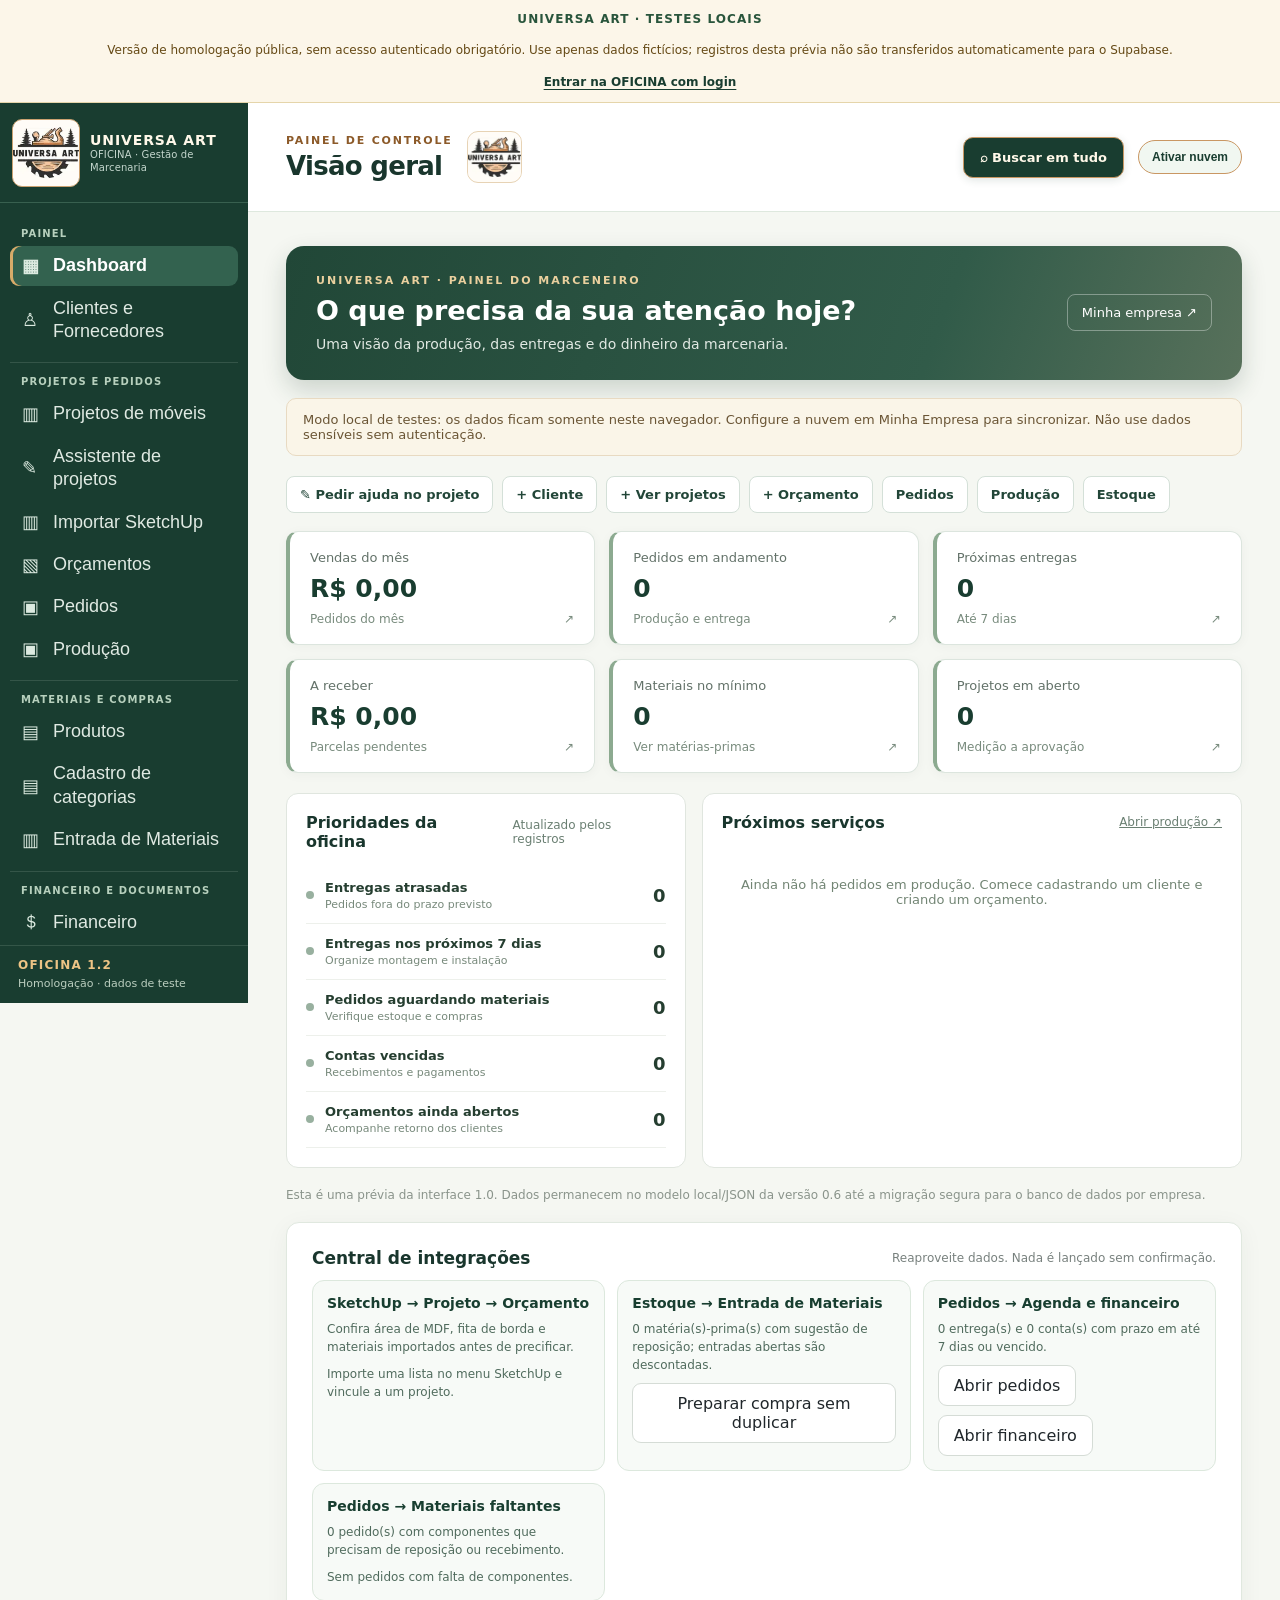
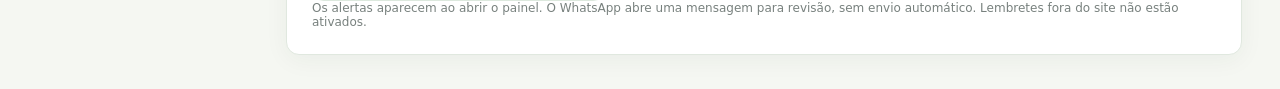
==== commit d3f582b2: "Ativar relatório de estoque e cadastro de categorias na prévia" ====
--- a/preview-v1/index.html
+++ b/preview-v1/index.html
@@ -27,8 +27,9 @@
  <link rel="stylesheet" href="project-modal-ux.css?v=20261111-edicao-organizada">
  <link rel="stylesheet" href="integracoes-produtividade-1-0.css?v=20261111-integracoes-v2">
  <link rel="stylesheet" href="relatorio-financeiro-v1.css?v=financeiro-analitico-20261112">
+ <link rel="stylesheet" href="relatorio-estoque-v1.css?v=estoque-categorias-20261113">
  <link rel="stylesheet" href="busca-geral-v1.css?v=marca-canto-direito-20261112">
- <link rel="stylesheet" href="leo-catalogo-v1.css?v=filtros-tecnicos-20261112">
+ <link rel="stylesheet" href="catalogo-universa-v1.css?v=planilha-218-20261112">
 </head>
 <body>
  <div role="status" class="ua-release-alert"><strong>UNIVERSA ART · TESTES LOCAIS</strong> <span>Versão de homologação pública, sem acesso autenticado obrigatório. Use apenas dados fictícios; registros desta prévia não são transferidos automaticamente para o Supabase.</span> <a href="../oficina.html" style="font-weight:800;color:#193d30;text-decoration:underline">Entrar na OFICINA com login</a></div>
@@ -43,12 +44,12 @@
    <main id="content"></main>
   </div>
  </div>
- <script src="upgrade.js?v=relatorio-financeiro-20261112" defer></script>
- <script src="script.js?v=aviso-backup-login-corrigido-20261112" defer></script>
- <script src="features-v05.js?v=leomadeiras-materiais-projeto-20261112" defer></script>
+ <script src="upgrade.js?v=estoque-relatorios-20261113" defer></script>
+ <script src="script.js?v=router-categorias-20261113" defer></script>
+ <script src="features-v05.js?v=catalogo-universa-20261112" defer></script>
  <script src="public-cloud-config.js?v=single-user-1" defer></script>
  <script src="cloud-preview.js?v=ux-20261111-v2" defer></script>
- <script src="universalartes-v1.js?v=leomadeiras-assistente-20261112" defer></script>
+ <script src="universalartes-v1.js?v=catalogo-universa-20261112" defer></script>
  <script src="sketchup-v1.js?v=avisos-csv-20261111" defer></script>
  <script src="sketchup-excel-v1.js?v=materiais-20261111" defer></script>
  <script src="compact-entities-v1.js?v=1" defer></script>
@@ -60,13 +61,15 @@
  <script src="release-v1-2.js?v=1" defer></script>
  <script src="project-sketchup-bridge.js?v=orcamentos-projetos-20261111" defer></script>
  <script src="integracoes-produtividade-1-0.js?v=20261111-integracoes-v3" defer></script>
- <script src="catalogo-produtos-1-0.js?v=leomadeiras-cadastro-20261112" defer></script>
- <script src="documentos-padrao-1-0.js?v=orcamentos-sem-assinatura-20261112" defer></script>
- <script src="contrato-universa-art-design-1-0.js?v=contrato-oficial-15-clausulas-20261111" defer></script>
- <script src="menu-organizado-1-0.js?v=cadastros-real-topo-20261111" defer></script>
+ <script src="catalogo-produtos-1-0.js?v=produtos-categorias-estoque-20261113" defer></script>
+ <script src="cadastro-categorias-v1.js?v=categorias-integradas-20261113" defer></script>
+ <script src="documentos-padrao-1-0.js?v=assinatura-ampliada-pedidos-20261112" defer></script>
+ <script src="contrato-universa-art-design-1-0.js?v=assinatura-ampliada-contrato-20261112" defer></script>
+ <script src="menu-organizado-1-0.js?v=categorias-20261113" defer></script>
  <script src="relatorio-financeiro-v1.js?v=financeiro-analitico-20261112" defer></script>
+ <script src="relatorio-estoque-v1.js?v=relatorio-estoque-20261113" defer></script>
  <script src="busca-geral-v1.js?v=marca-canto-direito-20261112" defer></script>
- <script src="leo-catalogo-v1.js?v=links-individuais-desempenho-20261112" defer></script>
+ <script src="catalogo-universa-v1.js?v=categorias-20261113" defer></script>
 <script>window.addEventListener('DOMContentLoaded',()=>render(location.hash.slice(1)||'dashboard'));</script>
 </body>
 </html>
--- a/preview-v1/relatorio-estoque-v1.css
+++ b/preview-v1/relatorio-estoque-v1.css
@@ -0,0 +1,28 @@
+/* UNIVERSA ART — Cadastro de categorias e Relatório de estoque */
+.ua-category-quick-create{display:flex;align-items:center;flex-wrap:wrap;gap:8px}
+.ua-category-quick-create button{border:1px solid #c99763;background:#fff9ed;color:#193d30;font-weight:700}
+.ua-categories-view .toolbar{display:flex;gap:12px;align-items:center;justify-content:space-between;flex-wrap:wrap}
+.ua-categories-view .toolbar p{margin:0}
+.ua-categories-view table td:last-child{min-width:160px}
+.ua-stock-report{margin-bottom:20px}
+.ua-stock-report .panel-head{align-items:flex-start;gap:12px}
+.ua-stock-report .panel-head h3{font-size:19px;margin:0 0 5px;color:#193d30}
+.ua-stock-report .panel-head .actions{display:flex;gap:7px;flex-wrap:wrap}
+.ua-stock-filters{display:grid;grid-template-columns:minmax(200px,1.4fr) repeat(3,minmax(140px,1fr)) auto;align-items:end;gap:10px;margin:18px 0}
+.ua-stock-filters label{display:flex;flex-direction:column;gap:5px;font-size:12px;font-weight:650;color:#405a4a;min-width:0}
+.ua-stock-filters input,.ua-stock-filters select{padding:10px 11px;min-height:42px;width:100%;min-width:0;border:1px solid #cddccf;border-radius:8px;background:#fff;color:#203e2c;font:inherit}
+.ua-stock-dir{min-height:42px;white-space:nowrap;border:1px solid #c99763;color:#193d30;background:#fff9ed}
+.ua-stock-summary{display:grid;grid-template-columns:repeat(3,minmax(0,1fr));gap:10px;margin:15px 0}
+.ua-stock-summary>div{background:#f7faf7;border:1px solid #e1ece2;border-radius:10px;padding:15px;display:flex;flex-direction:column;gap:8px}
+.ua-stock-summary span{font-size:12px;color:#5b7060}
+.ua-stock-summary strong{font-size:20px;color:#193d30;font-variant-numeric:tabular-nums}
+.ua-stock-table{max-width:100%;overflow-x:auto}
+.ua-stock-table table{min-width:780px}
+.ua-stock-table th,.ua-stock-table td{padding:10px}
+.ua-stock-table th:not(:first-child),.ua-stock-table td:not(:first-child){white-space:nowrap}
+.ua-stock-table td:nth-child(3),.ua-stock-table td:nth-child(4),.ua-stock-table td:nth-child(5){text-align:right;font-variant-numeric:tabular-nums}
+.ua-stock-note{font-size:12px;line-height:1.65;color:#647466;margin:14px 0 0}
+@media(max-width:1120px){.ua-stock-filters{grid-template-columns:repeat(2,minmax(0,1fr))}.ua-stock-dir{width:fit-content}}
+@media(max-width:760px){.ua-stock-report .panel-head{flex-direction:column}.ua-stock-summary{grid-template-columns:1fr 1fr}.ua-stock-report .panel-head .actions{width:100%}}
+@media(max-width:520px){.ua-stock-filters,.ua-stock-summary{grid-template-columns:1fr}.ua-stock-report .panel-head .actions button{flex:1}}
+@media print{.ua-stock-filters,.ua-stock-report .panel-head .actions,.ua-categories-view .row-actions{display:none}}
--- a/preview-v1/catalogo-universa-v1.css
+++ b/preview-v1/catalogo-universa-v1.css
@@ -0,0 +1,65 @@
+/* OFICINA — referência consultiva ao catálogo público UNIVERSA ART */
+.ua-mat-launch{display:flex;align-items:center;gap:10px;flex-wrap:wrap;margin:8px 0 12px}
+.ua-mat-launch button{background:#f8f3e7;color:#193d30;border-color:#c99763;font-weight:700}
+.ua-mat-launch small{font-size:11px;color:#647267;line-height:1.5}
+dialog.ua-mat-dialog{width:min(900px,96vw);max-height:90dvh;overflow:auto;padding:22px;border-radius:15px}
+.ua-mat-header{display:flex;align-items:flex-start;justify-content:space-between;gap:16px;margin-bottom:14px}
+.ua-mat-header h2{margin:0 0 5px;color:#193d30;font-size:23px}
+.ua-mat-header p{font-size:12px;color:#607265;margin:0;line-height:1.5}
+.ua-mat-warning{border:1px solid #e9cf98;background:#fff9eb;border-radius:10px;font-size:12px;color:#6c511e;line-height:1.65;padding:11px 13px}
+.ua-mat-filters{display:grid;grid-template-columns:repeat(3,minmax(145px,1fr));gap:12px;margin:15px 0}
+.ua-mat-filters label{font-weight:650;font-size:12px;color:#425d48}
+.ua-mat-filters input,.ua-mat-filters select{display:block;width:100%;margin-top:5px;padding:11px 12px;min-height:43px;border:1px solid #cddacc;background:#fff;border-radius:8px;font:inherit;font-size:13px}
+.ua-mat-count{font-size:12px;color:#587362;margin:7px 0 10px;font-weight:650}
+.ua-mat-paging{display:flex;justify-content:center;padding:12px 0 4px}
+.ua-mat-paging button{border-color:#c99763;color:#193d30}
+.ua-mat-paging button[hidden]{display:none}
+.ua-mat-filters label[hidden]{display:none}
+.ua-mat-price b{white-space:normal}
+.ua-mat-results{display:grid;gap:9px;max-height:43dvh;overflow-y:auto}
+.ua-mat-item{display:grid;grid-template-columns:minmax(190px,1fr) minmax(110px,auto) auto;gap:12px;align-items:center;padding:12px;border:1px solid #e0e9e0;border-radius:11px;background:#fff}
+.ua-mat-item strong{font-size:13px;color:#213a2d;overflow-wrap:anywhere}
+.ua-mat-item small{display:block;margin-top:4px;font-size:11px;color:#6a786d}
+.ua-mat-price{text-align:right}
+.ua-mat-price b{font-size:15px;color:#193d30;white-space:nowrap}
+.ua-mat-actions{display:flex;flex-wrap:wrap;gap:6px;justify-content:flex-end}
+.ua-mat-actions .btn{padding:8px 10px;font-size:12px;white-space:nowrap;text-decoration:none}
+.ua-mat-actions button{background:#193d30;color:#fff;border-color:#c99763}
+.ua-mat-actions button:hover{background:#2a5d46}
+.ua-mat-opt{display:flex;align-items:center;gap:9px;margin:16px 0;font-size:12px;color:#375640}
+.ua-mat-opt input{width:auto!important}
+.ua-mat-foot{font-size:11px;color:#67796a;line-height:1.6;margin:14px 0 0}
+.ua-mat-foot .btn{display:inline-block;margin-right:10px;text-decoration:none;font-size:11px}
+.ua-mat-empty{color:#687a6e;font-size:13px;padding:13px}
+@media(max-width:720px){dialog.ua-mat-dialog{width:calc(100vw - 14px);padding:13px;max-height:94dvh}.ua-mat-filters{grid-template-columns:repeat(2,minmax(0,1fr))}.ua-mat-item{grid-template-columns:1fr auto}.ua-mat-actions{grid-column:1/-1;justify-content:flex-start}.ua-mat-price b{font-size:13px}.ua-mat-header h2{font-size:20px}}
+@media(max-width:480px){.ua-mat-filters{grid-template-columns:1fr}}
+@media(max-width:420px){.ua-mat-item{grid-template-columns:1fr}.ua-mat-price{text-align:left}.ua-mat-actions{grid-column:1}}
+
+/* Filtros dependentes: aviso de combinação ajustada e ação rápida de limpeza. */
+.ua-mat-filter-tools{display:flex;align-items:center;justify-content:space-between;flex-wrap:wrap;gap:8px;margin:7px 0 10px}
+.ua-mat-filter-tools .ua-mat-count{margin:0;flex:1}
+.ua-mat-filter-tools .btn{font-size:12px;color:#193d30;border-color:#c99763}
+.ua-mat-filter-notice{font-size:12px;color:#705116;background:#fff8e9;border:1px solid #ebd2a2;border-radius:9px;padding:10px 12px;line-height:1.55;margin:7px 0 12px}
+.ua-mat-filter-notice[hidden]{display:none}
+
+/* Simulação opcional, totalmente local, inclusive para material sem saldo em estoque. */
+.ua-mat-simulate-trigger{border:1px solid #c99763!important;background:#fff9ed!important;color:#193d30!important}
+.ua-mat-simulator{border:1px solid #c99763;border-radius:12px;background:#fffaf1;padding:15px;margin:12px 0}
+.ua-mat-simulator[hidden]{display:none}
+.ua-mat-simulator h3{color:#193d30;font-size:16px;margin:0 0 8px}
+.ua-mat-sim-product{font-size:13px;font-weight:700;margin:4px 0 6px;color:#294d37;line-height:1.5}
+.ua-mat-sim-mode,.ua-mat-sim-hint{font-size:12px;color:#746042;line-height:1.5;margin:7px 0}
+.ua-mat-sim-grid{display:grid;grid-template-columns:repeat(2,minmax(0,1fr));gap:12px;margin:13px 0}
+.ua-mat-sim-grid label{font-size:12px;font-weight:650;color:#284934}
+.ua-mat-sim-grid input{display:block;width:100%;padding:10px;border:1px solid #cdd8ce;border-radius:8px;background:#fff;margin-top:5px;font:inherit}
+.ua-mat-sim-total{font-size:16px;color:#193d30;margin:10px 0}
+.ua-mat-sim-copy{font-size:12px;color:#286b42;margin-left:10px}
+@media(max-width:520px){.ua-mat-sim-grid{grid-template-columns:1fr}.ua-mat-sim-copy{display:block;margin:8px 0 0}}
+
+.ua-mat-info{min-width:0;display:flex;flex-direction:column;gap:3px}
+.ua-mat-info small{line-height:1.4}
+.ua-mat-filter-tools #uaMatCount{color:#547262;font-size:12px;flex:1}
+.ua-mat-item .ua-mat-simulate-trigger{background:#fff9ed!important;color:#193d30!important}
+#uaMatQuoteName{color:#193d30;font-size:13px;font-weight:700}
+#uaMatCopyStatus{color:#286b42;font-size:12px;padding-left:9px}
+.ua-mat-paging button[hidden],.ua-mat-simulator[hidden],.ua-mat-filter-notice[hidden]{display:none}
